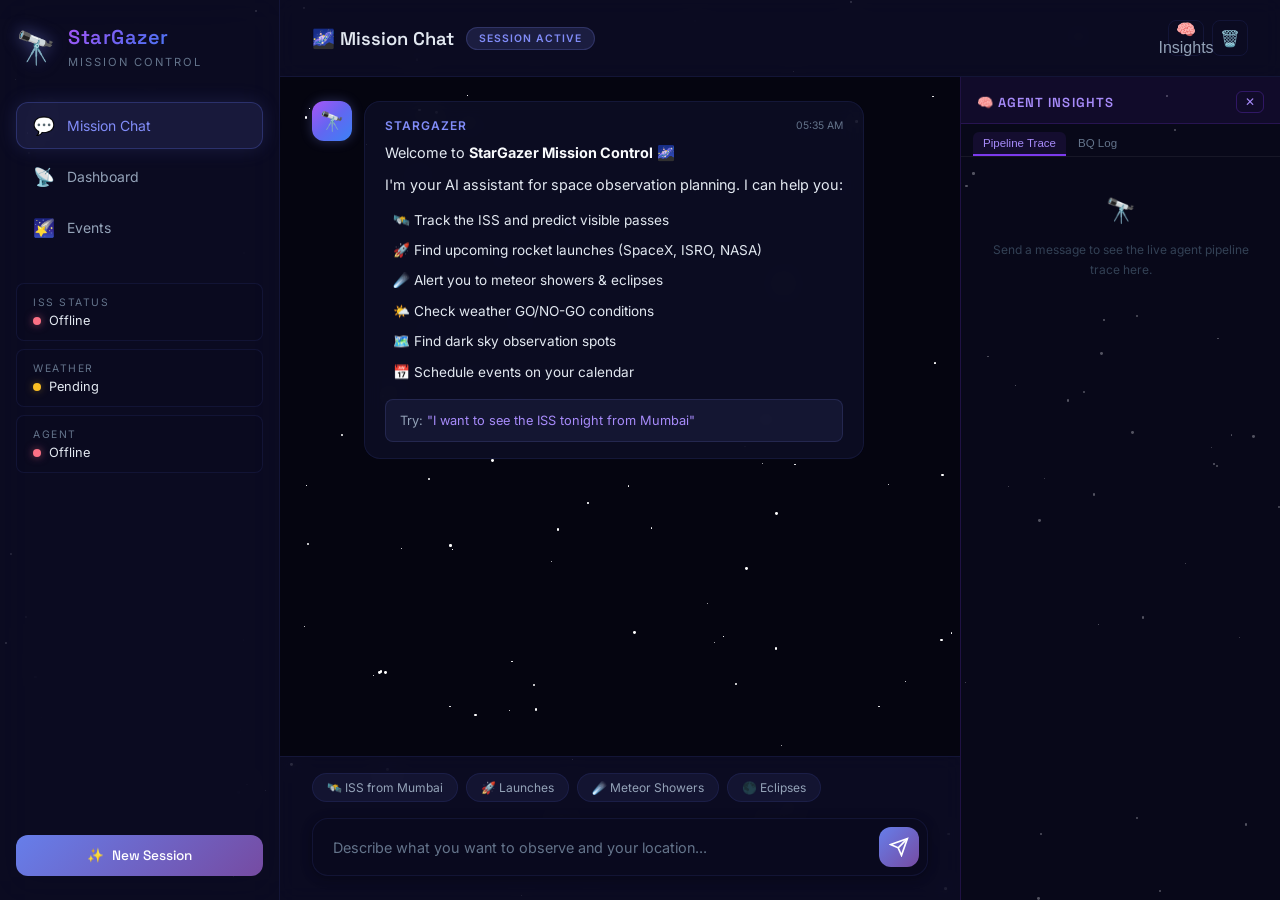
==== static/index.html @ 5155daae "ui fixes for right panel and update gemini model" ====
<!DOCTYPE html>
<html lang="en">
<head>
    <meta charset="UTF-8">
    <meta name="viewport" content="width=device-width, initial-scale=1.0">
    <title>StarGazer — Space Observation Assistant</title>
    <meta name="description" content="AI-powered space observation assistant. Track ISS, meteor showers, launches, and find the perfect dark sky spot.">
    <link rel="preconnect" href="https://fonts.googleapis.com">
    <link rel="preconnect" href="https://fonts.gstatic.com" crossorigin>
    <link href="https://fonts.googleapis.com/css2?family=Space+Grotesk:wght@300;400;500;600;700&family=Inter:wght@300;400;500;600&family=JetBrains+Mono:wght@400;500&display=swap" rel="stylesheet">
    <link rel="stylesheet" href="/static/styles.css">
    <link rel="icon" href="data:image/svg+xml,<svg xmlns='http://www.w3.org/2000/svg' viewBox='0 0 100 100'><text y='.9em' font-size='90'>🌌</text></svg>">
    <style>
        /* ── Agent Insights Panel ─────────────────────────────── */
        .chat-panel-inner {
            display: flex;
            height: 100%;
            gap: 0;
            overflow: hidden;
        }
        .chat-main {
            flex: 1;
            display: flex;
            flex-direction: column;
            min-width: 0;
            overflow: hidden;
        }
        .insights-panel {
            width: 320px;
            min-width: 280px;
            background: rgba(10, 10, 30, 0.7);
            border-left: 1px solid rgba(124, 58, 237, 0.2);
            display: flex;
            flex-direction: column;
            overflow: hidden;          /* REQUIRED: makes width:0 collapse work */
            transition: width 0.3s ease, min-width 0.3s ease;
            flex-shrink: 0;
        }
        .insights-panel.collapsed {
            width: 0 !important;
            min-width: 0 !important;
            border-left: none;
        }
        .insights-header {
            display: flex;
            align-items: center;
            justify-content: space-between;
            padding: 14px 16px 10px;
            border-bottom: 1px solid rgba(124, 58, 237, 0.2);
            background: rgba(124, 58, 237, 0.08);
            flex-shrink: 0;
        }
        .insights-header h3 {
            font-size: 0.82rem;
            font-weight: 600;
            letter-spacing: 0.08em;
            text-transform: uppercase;
            color: #a78bfa;
            margin: 0;
        }
        .insights-tabs {
            display: flex;
            gap: 2px;
            padding: 8px 12px 0;
            border-bottom: 1px solid rgba(255,255,255,0.06);
            flex-shrink: 0;
        }
        .insights-tab {
            padding: 5px 10px;
            font-size: 0.72rem;
            font-weight: 500;
            border: none;
            background: transparent;
            color: #64748b;
            cursor: pointer;
            border-radius: 6px 6px 0 0;
            border-bottom: 2px solid transparent;
            transition: all 0.2s;
        }
        .insights-tab.active {
            color: #a78bfa;
            border-bottom-color: #7c3aed;
            background: rgba(124, 58, 237, 0.1);
        }
        .insights-tab:hover:not(.active) {
            color: #94a3b8;
            background: rgba(255,255,255,0.04);
        }
        .insights-body {
            flex: 1;
            overflow-y: auto;
            padding: 10px 12px;
            font-family: 'JetBrains Mono', monospace;
            font-size: 0.74rem;
            line-height: 1.7;
        }
        .insights-body::-webkit-scrollbar { width: 4px; }
        .insights-body::-webkit-scrollbar-thumb { background: rgba(124,58,237,0.3); border-radius: 2px; }

        .insights-tab-content { display: none; }
        .insights-tab-content.active { display: block; }

        /* Trace entries */
        .trace-session {
            margin-bottom: 16px;
            border: 1px solid rgba(124,58,237,0.15);
            border-radius: 8px;
            overflow: hidden;
        }
        .trace-session-header {
            background: rgba(124,58,237,0.12);
            padding: 6px 10px;
            font-size: 0.68rem;
            color: #7c3aed;
            font-weight: 600;
            display: flex;
            justify-content: space-between;
        }
        .trace-entry {
            padding: 4px 10px;
            border-bottom: 1px solid rgba(255,255,255,0.04);
            word-break: break-word;
        }
        .trace-entry:last-child { border-bottom: none; }
        .trace-agent { color: #a78bfa; font-weight: 600; }
        .trace-tool { color: #60a5fa; }
        .trace-tool-ok { color: #34d399; }
        .trace-tool-err { color: #f87171; }
        .trace-think { color: #64748b; font-style: italic; }
        .trace-timestamp { color: #334155; font-size: 0.65rem; margin-right: 4px; }

        /* Insights empty state */
        .insights-empty {
            text-align: center;
            padding: 24px 12px;
            color: #334155;
            font-size: 0.75rem;
            font-family: 'Inter', sans-serif;
        }
        .insights-empty span { display: block; font-size: 1.5rem; margin-bottom: 8px; }

        /* BQ log tab */
        .bq-entry {
            background: rgba(255,255,255,0.03);
            border-radius: 6px;
            padding: 6px 8px;
            margin-bottom: 6px;
            border: 1px solid rgba(255,255,255,0.06);
        }
        .bq-entry-type { color: #fbbf24; font-weight: 600; font-size: 0.7rem; }
        .bq-entry-info { color: #94a3b8; font-size: 0.68rem; margin-top: 2px; }

        /* Toggle btn */
        .insights-toggle-btn {
            background: transparent;
            border: 1px solid rgba(124,58,237,0.3);
            color: #a78bfa;
            cursor: pointer;
            border-radius: 6px;
            padding: 3px 8px;
            font-size: 0.72rem;
            transition: all 0.2s;
        }
        .insights-toggle-btn:hover { background: rgba(124,58,237,0.15); }

        /* Responsive */
        @media (max-width: 900px) {
            .insights-panel { width: 260px; min-width: 220px; }
        }
        @media (max-width: 680px) {
            .insights-panel { display: none; }
        }
    </style>
</head>
<body>
    <!-- Stars Background -->
    <div class="stars-container" id="starsContainer"></div>
    <div class="shooting-star" id="shootingStar1"></div>
    <div class="shooting-star" id="shootingStar2"></div>

    <!-- Main Layout -->
    <div class="app-container">

        <!-- Sidebar -->
        <aside class="sidebar" id="sidebar">
            <div class="sidebar-header">
                <div class="logo">
                    <span class="logo-icon">🔭</span>
                    <div class="logo-text">
                        <h1>StarGazer</h1>
                        <span class="logo-subtitle">Mission Control</span>
                    </div>
                </div>
            </div>

            <nav class="sidebar-nav">
                <button class="nav-btn active" data-panel="chat" id="navChat">
                    <span class="nav-icon">💬</span>
                    <span>Mission Chat</span>
                </button>
                <button class="nav-btn" data-panel="dashboard" id="navDashboard">
                    <span class="nav-icon">📡</span>
                    <span>Dashboard</span>
                </button>
                <button class="nav-btn" data-panel="events" id="navEvents">
                    <span class="nav-icon">🌠</span>
                    <span>Events</span>
                </button>
            </nav>

            <div class="sidebar-status">
                <div class="status-card" id="issStatusCard">
                    <div class="status-label">ISS Status</div>
                    <div class="status-value" id="issStatus">
                        <span class="status-dot active"></span>
                        Tracking
                    </div>
                </div>
                <div class="status-card" id="weatherStatusCard">
                    <div class="status-label">Weather</div>
                    <div class="status-value" id="weatherStatus">
                        <span class="status-dot pending"></span>
                        Pending
                    </div>
                </div>
                <div class="status-card" id="agentStatusCard">
                    <div class="status-label">Agent</div>
                    <div class="status-value" id="agentStatus">
                        <span class="status-dot active"></span>
                        Online
                    </div>
                </div>
            </div>

            <div class="sidebar-footer">
                <button class="new-session-btn" id="newSessionBtn">
                    <span>✨</span> New Session
                </button>
            </div>
        </aside>

        <!-- Main Content -->
        <main class="main-content">

            <!-- Chat Panel (Default) -->
            <section class="panel active" id="chatPanel">
                <div class="panel-header">
                    <div class="panel-title">
                        <h2>🌌 Mission Chat</h2>
                        <span class="panel-badge" id="sessionBadge">Session Active</span>
                    </div>
                    <div class="panel-actions">
                        <button class="action-btn" id="toggleInsightsBtn" title="Toggle Agent Insights">🧠 Insights</button>
                        <button class="action-btn" id="clearChatBtn" title="Clear chat">🗑️</button>
                    </div>
                </div>

                <div class="chat-panel-inner">
                    <!-- Chat Area -->
                    <div class="chat-main">
                        <div class="chat-container" id="chatContainer">
                            <div class="chat-messages" id="chatMessages">
                                <!-- Welcome Message -->
                                <div class="message agent-message welcome-message">
                                    <div class="message-avatar">🔭</div>
                                    <div class="message-content">
                                        <div class="message-header">
                                            <span class="message-sender">StarGazer</span>
                                            <span class="message-time" id="welcomeTime"></span>
                                        </div>
                                        <div class="message-body">
                                            <p>Welcome to <strong>StarGazer Mission Control</strong> 🌌</p>
                                            <p>I'm your AI assistant for space observation planning. I can help you:</p>
                                            <ul>
                                                <li>🛰️ Track the ISS and predict visible passes</li>
                                                <li>🚀 Find upcoming rocket launches (SpaceX, ISRO, NASA)</li>
                                                <li>☄️ Alert you to meteor showers &amp; eclipses</li>
                                                <li>🌤️ Check weather GO/NO-GO conditions</li>
                                                <li>🗺️ Find dark sky observation spots</li>
                                                <li>📅 Schedule events on your calendar</li>
                                            </ul>
                                            <p class="hint-text">Try: <em>"I want to see the ISS tonight from Mumbai"</em></p>
                                        </div>
                                    </div>
                                </div>
                            </div>
                        </div>

                        <div class="chat-input-area">
                            <div class="quick-prompts" id="quickPrompts">
                                <button class="quick-btn" data-prompt="I want to see the ISS tonight from Mumbai">🛰️ ISS from Mumbai</button>
                                <button class="quick-btn" data-prompt="Show me upcoming rocket launches">🚀 Launches</button>
                                <button class="quick-btn" data-prompt="What meteor showers are coming up? I'm in Delhi.">☄️ Meteor Showers</button>
                                <button class="quick-btn" data-prompt="Show me upcoming eclipses">🌑 Eclipses</button>
                            </div>
                            <form class="chat-form" id="chatForm">
                                <div class="input-wrapper">
                                    <textarea
                                        id="chatInput"
                                        placeholder="Describe what you want to observe and your location..."
                                        rows="1"
                                        maxlength="500"
                                    ></textarea>
                                    <button type="submit" class="send-btn" id="sendBtn" title="Send message">
                                        <svg width="20" height="20" viewBox="0 0 24 24" fill="none" stroke="currentColor" stroke-width="2">
                                            <path d="M22 2L11 13"></path>
                                            <path d="M22 2L15 22L11 13L2 9L22 2Z"></path>
                                        </svg>
                                    </button>
                                </div>
                            </form>
                        </div>
                    </div>

                    <!-- ── Agent Insights Panel (Right Side) ── -->
                    <div class="insights-panel" id="insightsPanel">
                        <div class="insights-header">
                            <h3>🧠 Agent Insights</h3>
                            <button class="insights-toggle-btn" id="collapseInsightsBtn" title="Collapse">✕</button>
                        </div>
                        <div class="insights-tabs">
                            <button class="insights-tab active" data-tab="trace">Pipeline Trace</button>
                            <button class="insights-tab" data-tab="bqlog">BQ Log</button>
                        </div>
                        <div class="insights-body">
                            <!-- Pipeline Trace tab -->
                            <div class="insights-tab-content active" id="traceTab">
                                <div class="insights-empty" id="traceEmpty">
                                    <span>🔭</span>
                                    Send a message to see the live agent pipeline trace here.
                                </div>
                                <div id="traceContent"></div>
                            </div>
                            <!-- BQ Log tab -->
                            <div class="insights-tab-content" id="bqlogTab">
                                <div class="insights-empty" id="bqEmpty">
                                    <span>🗄️</span>
                                    Pipeline events logged to BigQuery will appear here.
                                </div>
                                <div id="bqContent"></div>
                            </div>
                        </div>
                    </div>
                </div>
            </section>

            <!-- Dashboard Panel -->
            <section class="panel" id="dashboardPanel">
                <div class="panel-header">
                    <div class="panel-title">
                        <h2>📡 Live Dashboard</h2>
                        <span class="panel-badge live">LIVE</span>
                    </div>
                </div>

                <div class="dashboard-grid">
                    <div class="dash-card iss-card" id="issCard">
                        <div class="dash-card-header">
                            <h3>🛰️ ISS Position</h3>
                            <button class="refresh-btn" id="refreshIss" title="Refresh">↻</button>
                        </div>
                        <div class="dash-card-body">
                            <div class="iss-coords">
                                <div class="coord">
                                    <span class="coord-label">LAT</span>
                                    <span class="coord-value" id="issLat">—</span>
                                </div>
                                <div class="coord">
                                    <span class="coord-label">LON</span>
                                    <span class="coord-value" id="issLon">—</span>
                                </div>
                                <div class="coord">
                                    <span class="coord-label">ALT</span>
                                    <span class="coord-value" id="issAlt">—</span>
                                </div>
                                <div class="coord">
                                    <span class="coord-label">VEL</span>
                                    <span class="coord-value" id="issVel">—</span>
                                </div>
                            </div>
                            <div class="iss-visibility" id="issVisibility">
                                <span class="vis-dot"></span>
                                <span>Loading...</span>
                            </div>
                        </div>
                    </div>

                    <div class="dash-card launches-card">
                        <div class="dash-card-header">
                            <h3>🚀 Next Launch</h3>
                        </div>
                        <div class="dash-card-body" id="nextLaunchInfo">
                            <p class="placeholder-text">Ask about launches in the chat to load data</p>
                        </div>
                    </div>

                    <div class="dash-card weather-card">
                        <div class="dash-card-header">
                            <h3>🌤️ Weather Status</h3>
                        </div>
                        <div class="dash-card-body" id="weatherInfo">
                            <p class="placeholder-text">Check weather via chat to see conditions</p>
                        </div>
                    </div>

                    <div class="dash-card mission-card">
                        <div class="dash-card-header">
                            <h3>📋 Mission Brief</h3>
                        </div>
                        <div class="dash-card-body" id="missionInfo">
                            <p class="placeholder-text">Your personalized mission brief will appear here after planning</p>
                        </div>
                    </div>
                </div>
            </section>

            <!-- Events Panel -->
            <section class="panel" id="eventsPanel">
                <div class="panel-header">
                    <div class="panel-title">
                        <h2>🌠 Upcoming Events</h2>
                    </div>
                </div>
                <div class="events-grid" id="eventsGrid">
                    <div class="event-card meteor">
                        <div class="event-icon">☄️</div>
                        <div class="event-details">
                            <h4>Perseid Meteor Shower</h4>
                            <p class="event-date">Aug 12, 2025</p>
                            <p class="event-desc">Up to 100 meteors/hour. Best viewed after midnight.</p>
                        </div>
                        <span class="event-type-badge">Meteor Shower</span>
                    </div>
                    <div class="event-card eclipse">
                        <div class="event-icon">🌑</div>
                        <div class="event-details">
                            <h4>Total Lunar Eclipse</h4>
                            <p class="event-date">Sep 7, 2025</p>
                            <p class="event-desc">Visible from Europe, Africa, Asia. Blood Moon!</p>
                        </div>
                        <span class="event-type-badge">Eclipse</span>
                    </div>
                    <div class="event-card meteor">
                        <div class="event-icon">☄️</div>
                        <div class="event-details">
                            <h4>Geminid Meteor Shower</h4>
                            <p class="event-date">Dec 13, 2025</p>
                            <p class="event-desc">Best annual shower — up to 120 meteors/hour.</p>
                        </div>
                        <span class="event-type-badge">Meteor Shower</span>
                    </div>
                    <div class="event-card eclipse">
                        <div class="event-icon">🌑</div>
                        <div class="event-details">
                            <h4>Total Lunar Eclipse</h4>
                            <p class="event-date">Mar 3, 2026</p>
                            <p class="event-desc">Visible from Americas, Europe, Africa. Blood Moon.</p>
                        </div>
                        <span class="event-type-badge">Eclipse</span>
                    </div>
                    <div class="event-card moon">
                        <div class="event-icon">🌕</div>
                        <div class="event-details">
                            <h4>Full Moon — Harvest Moon</h4>
                            <p class="event-date">Sep 7, 2025</p>
                            <p class="event-desc">September Full Moon — great for photography.</p>
                        </div>
                        <span class="event-type-badge">Full Moon</span>
                    </div>
                    <div class="event-card meteor">
                        <div class="event-icon">☄️</div>
                        <div class="event-details">
                            <h4>Quadrantid Meteor Shower</h4>
                            <p class="event-date">Jan 3, 2026</p>
                            <p class="event-desc">Up to 120 meteors/hour. Brief 6-hour peak window.</p>
                        </div>
                        <span class="event-type-badge">Meteor Shower</span>
                    </div>
                </div>
            </section>

        </main>
    </div>

    <!-- Mobile Menu Toggle -->
    <button class="mobile-menu-btn" id="mobileMenuBtn">☰</button>

    <script src="/static/app.js"></script>
</body>
</html>
---- static/styles.css ----
/* ═══════════════════════════════════════════════
   StarGazer — Space Theme Design System
   Deep space dark theme with cosmic gradients
   ═══════════════════════════════════════════════ */

/* ─── CSS Variables ─────────────────────────── */
:root {
    /* Colors — Deep Space Palette */
    --bg-void: #050510;
    --bg-primary: #0a0a1a;
    --bg-secondary: #0f1025;
    --bg-card: rgba(15, 16, 42, 0.7);
    --bg-card-hover: rgba(20, 22, 55, 0.85);
    --bg-glass: rgba(15, 16, 45, 0.6);
    --bg-input: rgba(10, 10, 30, 0.8);

    --border-subtle: rgba(100, 120, 255, 0.1);
    --border-glow: rgba(100, 120, 255, 0.25);
    --border-active: rgba(130, 160, 255, 0.4);

    /* Accent Gradients */
    --gradient-cosmic: linear-gradient(135deg, #667eea 0%, #764ba2 100%);
    --gradient-aurora: linear-gradient(135deg, #43e97b 0%, #38f9d7 50%, #667eea 100%);
    --gradient-nebula: linear-gradient(135deg, #a855f7 0%, #6366f1 50%, #3b82f6 100%);
    --gradient-sunset: linear-gradient(135deg, #f97316 0%, #ec4899 50%, #8b5cf6 100%);

    /* Accent Colors */
    --accent-primary: #818cf8;
    --accent-secondary: #a78bfa;
    --accent-cyan: #22d3ee;
    --accent-green: #34d399;
    --accent-amber: #fbbf24;
    --accent-rose: #fb7185;

    /* GO/NO-GO */
    --go: #34d399;
    --go-bg: rgba(52, 211, 153, 0.15);
    --marginal: #fbbf24;
    --marginal-bg: rgba(251, 191, 36, 0.15);
    --nogo: #fb7185;
    --nogo-bg: rgba(251, 113, 133, 0.15);

    /* Text */
    --text-primary: #e2e8f0;
    --text-secondary: #94a3b8;
    --text-muted: #64748b;
    --text-bright: #f8fafc;

    /* Typography */
    --font-display: 'Space Grotesk', sans-serif;
    --font-body: 'Inter', sans-serif;

    /* Spacing */
    --sidebar-width: 280px;
    --radius-sm: 8px;
    --radius-md: 12px;
    --radius-lg: 16px;
    --radius-xl: 20px;

    /* Shadows */
    --shadow-card: 0 4px 24px rgba(0, 0, 0, 0.4), 0 0 60px rgba(100, 120, 255, 0.03);
    --shadow-glow: 0 0 20px rgba(129, 140, 248, 0.15);
    --shadow-input: 0 2px 12px rgba(0, 0, 0, 0.3);

    /* Transitions */
    --transition-fast: 0.15s ease;
    --transition-smooth: 0.3s cubic-bezier(0.4, 0, 0.2, 1);
    --transition-spring: 0.4s cubic-bezier(0.34, 1.56, 0.64, 1);
}


/* ─── Reset & Base ──────────────────────────── */
*, *::before, *::after {
    margin: 0;
    padding: 0;
    box-sizing: border-box;
}

html {
    font-size: 16px;
    scroll-behavior: smooth;
}

body {
    font-family: var(--font-body);
    background: var(--bg-void);
    color: var(--text-primary);
    min-height: 100vh;
    overflow: hidden;
    -webkit-font-smoothing: antialiased;
    -moz-osx-font-smoothing: grayscale;
}

h1, h2, h3, h4, h5, h6 {
    font-family: var(--font-display);
    font-weight: 600;
}

a { color: var(--accent-primary); text-decoration: none; }
a:hover { color: var(--accent-secondary); }
ul { list-style: none; }

/* Scrollbar */
::-webkit-scrollbar { width: 6px; }
::-webkit-scrollbar-track { background: transparent; }
::-webkit-scrollbar-thumb {
    background: rgba(100, 120, 255, 0.2);
    border-radius: 3px;
}
::-webkit-scrollbar-thumb:hover { background: rgba(100, 120, 255, 0.4); }


/* ─── Stars Background ─────────────────────── */
.stars-container {
    position: fixed;
    inset: 0;
    z-index: 0;
    pointer-events: none;
    overflow: hidden;
}

.star {
    position: absolute;
    border-radius: 50%;
    background: #fff;
    animation: twinkle var(--duration) ease-in-out infinite;
    animation-delay: var(--delay);
}

@keyframes twinkle {
    0%, 100% { opacity: var(--min-opacity); transform: scale(1); }
    50% { opacity: 1; transform: scale(1.3); }
}

.shooting-star {
    position: fixed;
    width: 2px;
    height: 2px;
    background: #fff;
    border-radius: 50%;
    opacity: 0;
    z-index: 1;
    pointer-events: none;
}

.shooting-star::after {
    content: '';
    position: absolute;
    top: 0;
    right: 0;
    width: 80px;
    height: 1px;
    background: linear-gradient(to left, rgba(255,255,255,0.8), transparent);
    transform-origin: right center;
}

@keyframes shoot {
    0% { opacity: 0; transform: translate(0, 0) rotate(-45deg); }
    5% { opacity: 1; }
    70% { opacity: 1; }
    100% { opacity: 0; transform: translate(-400px, 400px) rotate(-45deg); }
}

.shooting-star:nth-child(2) { animation: shoot 3s ease-in-out 4s infinite; top: 5%; left: 70%; }
.shooting-star:nth-child(3) { animation: shoot 2.5s ease-in-out 8s infinite; top: 15%; left: 40%; }


/* ─── App Container ─────────────────────────── */
.app-container {
    display: flex;
    height: 100vh;
    position: relative;
    z-index: 2;
}


/* ─── Sidebar ───────────────────────────────── */
.sidebar {
    width: var(--sidebar-width);
    height: 100vh;
    background: var(--bg-glass);
    backdrop-filter: blur(20px);
    -webkit-backdrop-filter: blur(20px);
    border-right: 1px solid var(--border-subtle);
    display: flex;
    flex-direction: column;
    padding: 24px 16px;
    transition: transform var(--transition-smooth);
    z-index: 10;
}

.sidebar-header {
    margin-bottom: 32px;
}

.logo {
    display: flex;
    align-items: center;
    gap: 12px;
}

.logo-icon {
    font-size: 32px;
    filter: drop-shadow(0 0 8px rgba(129, 140, 248, 0.5));
}

.logo-text h1 {
    font-size: 1.25rem;
    background: var(--gradient-nebula);
    -webkit-background-clip: text;
    -webkit-text-fill-color: transparent;
    background-clip: text;
    letter-spacing: 0.5px;
}

.logo-subtitle {
    font-size: 0.7rem;
    color: var(--text-muted);
    text-transform: uppercase;
    letter-spacing: 2px;
}

/* Navigation */
.sidebar-nav {
    display: flex;
    flex-direction: column;
    gap: 4px;
    margin-bottom: 32px;
}

.nav-btn {
    display: flex;
    align-items: center;
    gap: 12px;
    padding: 12px 16px;
    background: transparent;
    border: 1px solid transparent;
    border-radius: var(--radius-md);
    color: var(--text-secondary);
    font-family: var(--font-body);
    font-size: 0.875rem;
    cursor: pointer;
    transition: all var(--transition-smooth);
}

.nav-btn:hover {
    background: rgba(129, 140, 248, 0.08);
    color: var(--text-primary);
    border-color: var(--border-subtle);
}

.nav-btn.active {
    background: rgba(129, 140, 248, 0.12);
    color: var(--accent-primary);
    border-color: var(--border-glow);
    box-shadow: var(--shadow-glow);
}

.nav-icon { font-size: 1.1rem; }

/* Status Cards */
.sidebar-status {
    display: flex;
    flex-direction: column;
    gap: 8px;
    flex: 1;
}

.status-card {
    padding: 12px 16px;
    background: rgba(10, 10, 30, 0.5);
    border: 1px solid var(--border-subtle);
    border-radius: var(--radius-sm);
}

.status-label {
    font-size: 0.65rem;
    text-transform: uppercase;
    letter-spacing: 1.5px;
    color: var(--text-muted);
    margin-bottom: 4px;
}

.status-value {
    font-size: 0.8rem;
    color: var(--text-primary);
    display: flex;
    align-items: center;
    gap: 8px;
}

.status-dot {
    width: 8px;
    height: 8px;
    border-radius: 50%;
    display: inline-block;
}

.status-dot.active {
    background: var(--go);
    box-shadow: 0 0 8px rgba(52, 211, 153, 0.6);
    animation: pulse-dot 2s ease-in-out infinite;
}

.status-dot.pending {
    background: var(--marginal);
    box-shadow: 0 0 8px rgba(251, 191, 36, 0.4);
}

.status-dot.error {
    background: var(--nogo);
    box-shadow: 0 0 8px rgba(251, 113, 133, 0.6);
}

@keyframes pulse-dot {
    0%, 100% { opacity: 1; }
    50% { opacity: 0.5; }
}

/* Sidebar Footer */
.sidebar-footer {
    margin-top: auto;
    padding-top: 16px;
}

.new-session-btn {
    width: 100%;
    padding: 12px;
    background: var(--gradient-cosmic);
    border: none;
    border-radius: var(--radius-md);
    color: #fff;
    font-family: var(--font-display);
    font-size: 0.85rem;
    font-weight: 500;
    cursor: pointer;
    transition: all var(--transition-smooth);
    display: flex;
    align-items: center;
    justify-content: center;
    gap: 8px;
}

.new-session-btn:hover {
    transform: translateY(-1px);
    box-shadow: 0 4px 20px rgba(102, 126, 234, 0.4);
}

.new-session-btn:active { transform: translateY(0); }


/* ─── Main Content ──────────────────────────── */
.main-content {
    flex: 1;
    height: 100vh;
    overflow: hidden;
    position: relative;
}

.panel {
    display: none;
    height: 100%;
    flex-direction: column;
}

.panel.active {
    display: flex;
}


/* ─── Panel Header ──────────────────────────── */
.panel-header {
    display: flex;
    align-items: center;
    justify-content: space-between;
    padding: 20px 32px;
    border-bottom: 1px solid var(--border-subtle);
    background: var(--bg-glass);
    backdrop-filter: blur(10px);
}

.panel-title {
    display: flex;
    align-items: center;
    gap: 12px;
}

.panel-title h2 {
    font-size: 1.15rem;
    font-weight: 600;
}

.panel-badge {
    padding: 4px 12px;
    border-radius: 20px;
    font-size: 0.65rem;
    text-transform: uppercase;
    letter-spacing: 1px;
    font-weight: 600;
    background: rgba(129, 140, 248, 0.15);
    color: var(--accent-primary);
    border: 1px solid rgba(129, 140, 248, 0.2);
}

.panel-badge.live {
    background: var(--go-bg);
    color: var(--go);
    border-color: rgba(52, 211, 153, 0.3);
    animation: pulse-badge 2s ease-in-out infinite;
}

@keyframes pulse-badge {
    0%, 100% { opacity: 1; }
    50% { opacity: 0.7; }
}

.panel-actions { display: flex; gap: 8px; }

.action-btn {
    width: 36px;
    height: 36px;
    border: 1px solid var(--border-subtle);
    border-radius: var(--radius-sm);
    background: transparent;
    color: var(--text-secondary);
    font-size: 1rem;
    cursor: pointer;
    transition: all var(--transition-fast);
    display: flex;
    align-items: center;
    justify-content: center;
}

.action-btn:hover {
    background: rgba(129, 140, 248, 0.1);
    border-color: var(--border-glow);
}


/* ─── Chat Container ────────────────────────── */
.chat-container {
    flex: 1;
    overflow-y: auto;
    padding: 24px 32px;
}

.chat-messages {
    display: flex;
    flex-direction: column;
    gap: 20px;
    max-width: 800px;
    margin: 0 auto;
}

/* Messages */
.message {
    display: flex;
    gap: 12px;
    animation: messageIn 0.4s cubic-bezier(0.34, 1.56, 0.64, 1);
}

@keyframes messageIn {
    from { opacity: 0; transform: translateY(12px); }
    to { opacity: 1; transform: translateY(0); }
}

.message-avatar {
    width: 40px;
    height: 40px;
    border-radius: var(--radius-md);
    display: flex;
    align-items: center;
    justify-content: center;
    font-size: 1.2rem;
    flex-shrink: 0;
}

.agent-message .message-avatar {
    background: var(--gradient-nebula);
    box-shadow: 0 0 12px rgba(129, 140, 248, 0.3);
}

.user-message {
    flex-direction: row-reverse;
}

.user-message .message-avatar {
    background: var(--gradient-cosmic);
}

.message-content {
    max-width: 85%;
    background: var(--bg-card);
    border: 1px solid var(--border-subtle);
    border-radius: var(--radius-lg);
    padding: 16px 20px;
    backdrop-filter: blur(10px);
}

.user-message .message-content {
    background: rgba(102, 126, 234, 0.12);
    border-color: rgba(102, 126, 234, 0.2);
}

.message-header {
    display: flex;
    align-items: center;
    justify-content: space-between;
    margin-bottom: 8px;
}

.message-sender {
    font-size: 0.75rem;
    font-weight: 600;
    color: var(--accent-primary);
    text-transform: uppercase;
    letter-spacing: 1px;
}

.user-message .message-sender { color: var(--accent-cyan); }

.message-time {
    font-size: 0.65rem;
    color: var(--text-muted);
}

.message-body {
    font-size: 0.9rem;
    line-height: 1.65;
    color: var(--text-primary);
}

.message-body p { margin-bottom: 8px; }
.message-body p:last-child { margin-bottom: 0; }

.message-body ul {
    padding-left: 8px;
    margin: 8px 0;
}

.message-body li {
    padding: 4px 0;
    font-size: 0.85rem;
}

.message-body strong { color: var(--text-bright); }
.message-body em { color: var(--accent-secondary); font-style: normal; }

.hint-text {
    margin-top: 12px;
    padding: 10px 14px;
    background: rgba(129, 140, 248, 0.08);
    border: 1px solid rgba(129, 140, 248, 0.15);
    border-radius: var(--radius-sm);
    font-size: 0.8rem;
    color: var(--text-secondary);
}

/* Typing Indicator */
.typing-indicator {
    display: flex;
    gap: 4px;
    padding: 8px 4px;
}

.typing-dot {
    width: 8px;
    height: 8px;
    background: var(--accent-primary);
    border-radius: 50%;
    animation: typingBounce 1.4s ease-in-out infinite;
}

.typing-dot:nth-child(2) { animation-delay: 0.2s; }
.typing-dot:nth-child(3) { animation-delay: 0.4s; }

@keyframes typingBounce {
    0%, 60%, 100% { transform: translateY(0); opacity: 0.4; }
    30% { transform: translateY(-8px); opacity: 1; }
}


/* ─── Chat Input ────────────────────────────── */
.chat-input-area {
    padding: 16px 32px 24px;
    border-top: 1px solid var(--border-subtle);
    background: var(--bg-glass);
    backdrop-filter: blur(10px);
}

.quick-prompts {
    display: flex;
    gap: 8px;
    margin-bottom: 12px;
    overflow-x: auto;
    padding-bottom: 4px;
}

.quick-btn {
    padding: 6px 14px;
    background: rgba(129, 140, 248, 0.08);
    border: 1px solid var(--border-subtle);
    border-radius: 20px;
    color: var(--text-secondary);
    font-family: var(--font-body);
    font-size: 0.75rem;
    cursor: pointer;
    white-space: nowrap;
    transition: all var(--transition-fast);
}

.quick-btn:hover {
    background: rgba(129, 140, 248, 0.15);
    border-color: var(--border-glow);
    color: var(--text-primary);
    transform: translateY(-1px);
}

.chat-form { width: 100%; max-width: 800px; margin: 0 auto; }

.input-wrapper {
    display: flex;
    align-items: flex-end;
    gap: 12px;
    background: var(--bg-input);
    border: 1px solid var(--border-subtle);
    border-radius: var(--radius-lg);
    padding: 8px 8px 8px 20px;
    transition: all var(--transition-smooth);
    box-shadow: var(--shadow-input);
}

.input-wrapper:focus-within {
    border-color: var(--border-active);
    box-shadow: var(--shadow-input), var(--shadow-glow);
}

.chat-form textarea {
    flex: 1;
    background: transparent;
    border: none;
    outline: none;
    color: var(--text-primary);
    font-family: var(--font-body);
    font-size: 0.9rem;
    line-height: 1.5;
    resize: none;
    max-height: 120px;
    padding: 8px 0;
}

.chat-form textarea::placeholder { color: var(--text-muted); }

.send-btn {
    width: 40px;
    height: 40px;
    border-radius: var(--radius-md);
    background: var(--gradient-cosmic);
    border: none;
    color: #fff;
    cursor: pointer;
    display: flex;
    align-items: center;
    justify-content: center;
    transition: all var(--transition-smooth);
    flex-shrink: 0;
}

.send-btn:hover {
    transform: scale(1.05);
    box-shadow: 0 0 16px rgba(102, 126, 234, 0.5);
}

.send-btn:active { transform: scale(0.95); }


/* ─── Dashboard Grid ────────────────────────── */
.dashboard-grid {
    display: grid;
    grid-template-columns: repeat(2, 1fr);
    gap: 20px;
    padding: 24px 32px;
    overflow-y: auto;
}

.dash-card {
    background: var(--bg-card);
    border: 1px solid var(--border-subtle);
    border-radius: var(--radius-lg);
    padding: 24px;
    transition: all var(--transition-smooth);
    backdrop-filter: blur(10px);
}

.dash-card:hover {
    border-color: var(--border-glow);
    transform: translateY(-2px);
    box-shadow: var(--shadow-card);
}

.dash-card-header {
    display: flex;
    align-items: center;
    justify-content: space-between;
    margin-bottom: 16px;
}

.dash-card-header h3 {
    font-size: 0.95rem;
    font-weight: 600;
}

.refresh-btn {
    width: 28px;
    height: 28px;
    border: 1px solid var(--border-subtle);
    border-radius: var(--radius-sm);
    background: transparent;
    color: var(--text-muted);
    cursor: pointer;
    font-size: 1rem;
    transition: all var(--transition-fast);
}

.refresh-btn:hover {
    color: var(--accent-primary);
    border-color: var(--border-glow);
    transform: rotate(90deg);
}

.dash-card-body { font-size: 0.85rem; }

/* ISS Coords */
.iss-coords {
    display: grid;
    grid-template-columns: repeat(2, 1fr);
    gap: 12px;
    margin-bottom: 16px;
}

.coord {
    text-align: center;
    padding: 12px;
    background: rgba(10, 10, 30, 0.5);
    border-radius: var(--radius-sm);
    border: 1px solid var(--border-subtle);
}

.coord-label {
    display: block;
    font-size: 0.6rem;
    text-transform: uppercase;
    letter-spacing: 2px;
    color: var(--text-muted);
    margin-bottom: 4px;
}

.coord-value {
    font-family: var(--font-display);
    font-size: 1.1rem;
    font-weight: 600;
    color: var(--accent-cyan);
}

.iss-visibility {
    display: flex;
    align-items: center;
    gap: 8px;
    padding: 8px 12px;
    background: rgba(52, 211, 153, 0.08);
    border-radius: var(--radius-sm);
    font-size: 0.8rem;
    color: var(--text-secondary);
}

.vis-dot {
    width: 8px;
    height: 8px;
    border-radius: 50%;
    background: var(--go);
    box-shadow: 0 0 6px rgba(52, 211, 153, 0.5);
}

.placeholder-text {
    color: var(--text-muted);
    font-size: 0.8rem;
    font-style: italic;
    text-align: center;
    padding: 20px;
}

/* ISS Card glow */
.iss-card { border-color: rgba(34, 211, 238, 0.15); }
.iss-card:hover { border-color: rgba(34, 211, 238, 0.3); box-shadow: 0 0 30px rgba(34, 211, 238, 0.05); }


/* ─── Events Grid ───────────────────────────── */
.events-grid {
    display: grid;
    grid-template-columns: repeat(auto-fill, minmax(340px, 1fr));
    gap: 16px;
    padding: 24px 32px;
    overflow-y: auto;
}

.event-card {
    display: flex;
    align-items: flex-start;
    gap: 16px;
    padding: 20px;
    background: var(--bg-card);
    border: 1px solid var(--border-subtle);
    border-radius: var(--radius-lg);
    transition: all var(--transition-smooth);
    position: relative;
    overflow: hidden;
}

.event-card::before {
    content: '';
    position: absolute;
    top: 0;
    left: 0;
    width: 3px;
    height: 100%;
    border-radius: 3px;
}

.event-card.meteor::before { background: var(--gradient-sunset); }
.event-card.eclipse::before { background: var(--gradient-nebula); }
.event-card.moon::before { background: var(--gradient-aurora); }

.event-card:hover {
    border-color: var(--border-glow);
    transform: translateY(-2px);
    box-shadow: var(--shadow-card);
}

.event-icon {
    font-size: 2rem;
    flex-shrink: 0;
}

.event-details h4 {
    font-size: 0.95rem;
    margin-bottom: 4px;
    color: var(--text-bright);
}

.event-date {
    font-size: 0.75rem;
    color: var(--accent-primary);
    font-weight: 500;
    margin-bottom: 8px;
}

.event-desc {
    font-size: 0.8rem;
    color: var(--text-secondary);
    line-height: 1.5;
}

.event-type-badge {
    position: absolute;
    top: 12px;
    right: 12px;
    padding: 3px 10px;
    font-size: 0.6rem;
    text-transform: uppercase;
    letter-spacing: 1px;
    border-radius: 12px;
    font-weight: 600;
}

.meteor .event-type-badge {
    background: rgba(249, 115, 22, 0.15);
    color: #fb923c;
}

.eclipse .event-type-badge {
    background: rgba(139, 92, 246, 0.15);
    color: #a78bfa;
}

.moon .event-type-badge {
    background: rgba(52, 211, 153, 0.15);
    color: var(--go);
}


/* ─── Mobile Menu ───────────────────────────── */
.mobile-menu-btn {
    display: none;
    position: fixed;
    top: 16px;
    left: 16px;
    z-index: 20;
    width: 40px;
    height: 40px;
    border-radius: var(--radius-sm);
    background: var(--bg-glass);
    backdrop-filter: blur(10px);
    border: 1px solid var(--border-subtle);
    color: var(--text-primary);
    font-size: 1.2rem;
    cursor: pointer;
}


/* ─── Responsive ────────────────────────────── */
@media (max-width: 1024px) {
    .dashboard-grid { grid-template-columns: 1fr; }
}

@media (max-width: 768px) {
    .mobile-menu-btn { display: flex; align-items: center; justify-content: center; }

    .sidebar {
        position: fixed;
        left: 0;
        top: 0;
        transform: translateX(-100%);
        z-index: 15;
        box-shadow: 4px 0 24px rgba(0,0,0,0.5);
    }

    .sidebar.open { transform: translateX(0); }

    .panel-header { padding: 16px 20px; padding-left: 60px; }
    .chat-container { padding: 16px 20px; }
    .chat-input-area { padding: 12px 20px 20px; }
    .dashboard-grid { padding: 16px 20px; }
    .events-grid { padding: 16px 20px; grid-template-columns: 1fr; }

    .quick-prompts { flex-wrap: nowrap; }
    .message-content { max-width: 90%; }
}


/* ─── Loading Shimmer ───────────────────────── */
@keyframes shimmer {
    0% { background-position: -200px 0; }
    100% { background-position: 200px 0; }
}

.loading-shimmer {
    background: linear-gradient(
        90deg,
        var(--bg-card) 0%,
        rgba(129, 140, 248, 0.05) 50%,
        var(--bg-card) 100%
    );
    background-size: 400px 100%;
    animation: shimmer 1.5s ease-in-out infinite;
}


/* ─── Message Markdown Support ──────────────── */
.message-body code {
    background: rgba(129, 140, 248, 0.1);
    padding: 2px 6px;
    border-radius: 4px;
    font-size: 0.85em;
    color: var(--accent-cyan);
}

.message-body pre {
    background: rgba(10, 10, 30, 0.8);
    border: 1px solid var(--border-subtle);
    border-radius: var(--radius-sm);
    padding: 12px 16px;
    margin: 8px 0;
    overflow-x: auto;
    font-size: 0.8rem;
}

.message-body pre code {
    background: transparent;
    padding: 0;
}

/* GO/NO-GO Status in messages */
.go-status {
    display: inline-flex;
    align-items: center;
    gap: 6px;
    padding: 4px 12px;
    border-radius: 12px;
    font-size: 0.75rem;
    font-weight: 700;
    letter-spacing: 1px;
}

.go-status.go { background: var(--go-bg); color: var(--go); }
.go-status.marginal { background: var(--marginal-bg); color: var(--marginal); }
.go-status.nogo { background: var(--nogo-bg); color: var(--nogo); }
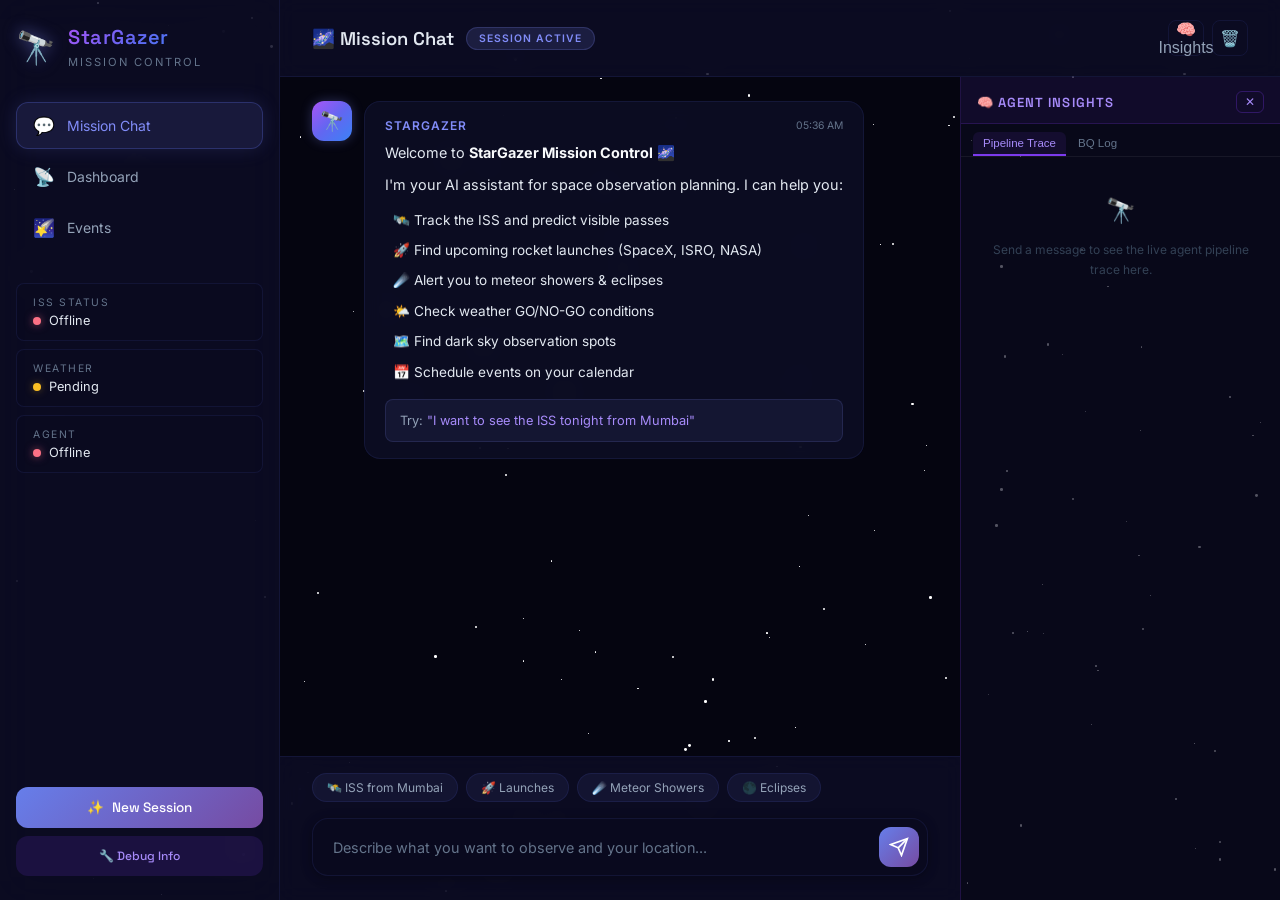
==== commit d08c8c20: "update BigQuery logs , debug info tabs and bug fixes" ====
--- a/static/index.html
+++ b/static/index.html
@@ -88,7 +88,9 @@
         }
         .insights-body {
             flex: 1;
+            min-height: 0;             /* CRITICAL: lets flex child shrink to enable scroll */
             overflow-y: auto;
+            overflow-x: hidden;
             padding: 10px 12px;
             font-family: 'JetBrains Mono', monospace;
             font-size: 0.74rem;
@@ -236,6 +238,9 @@
                 <button class="new-session-btn" id="newSessionBtn">
                     <span>✨</span> New Session
                 </button>
+                <a href="/api/debug" target="_blank" class="new-session-btn" style="text-decoration:none;text-align:center;display:block;margin-top:8px;background:rgba(124,58,237,0.15);color:#a78bfa;font-size:0.75rem;">
+                    🔧 Debug Info
+                </a>
             </div>
         </aside>
 
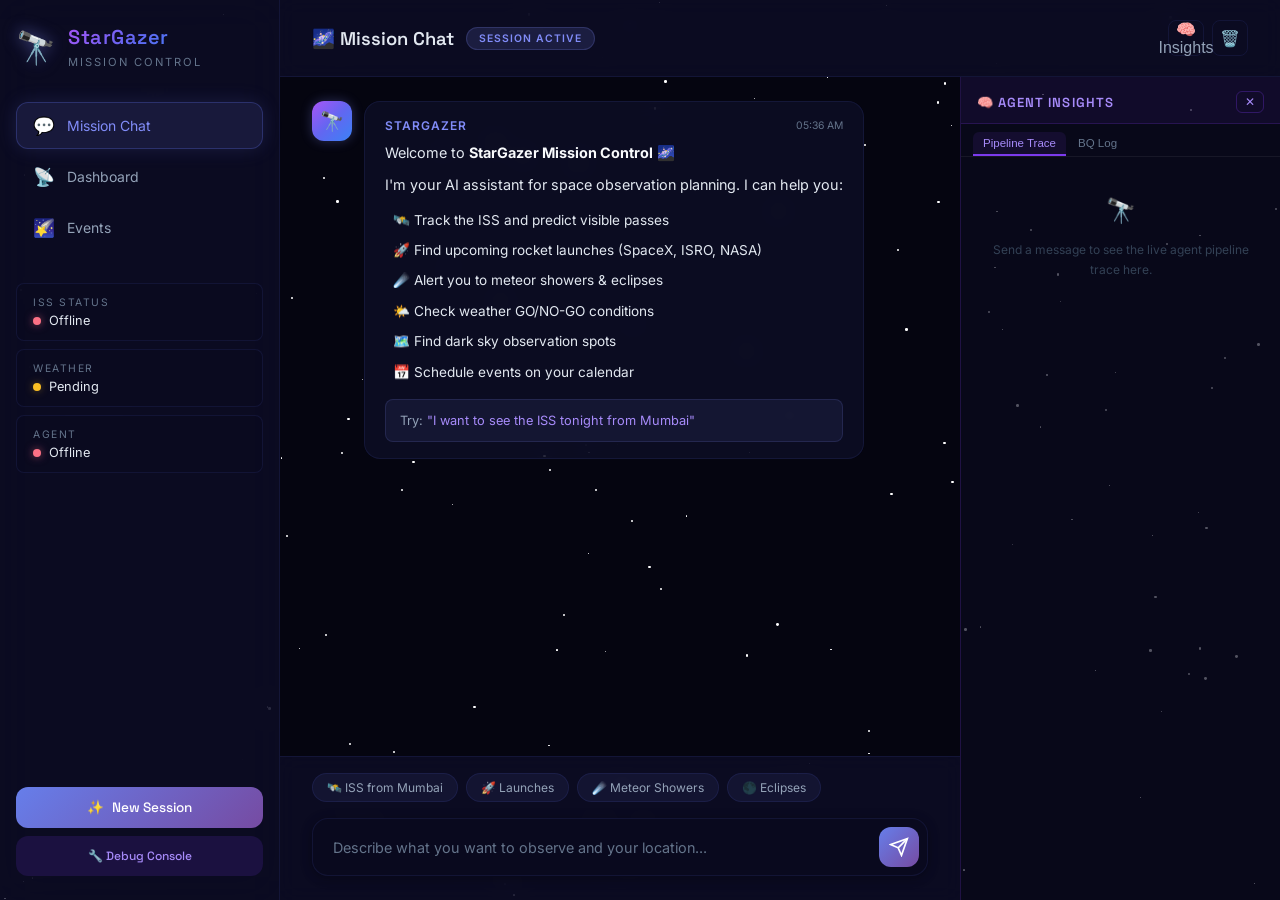
==== commit c123f630: "update debug page , prevent infinite loop of agents" ====
--- a/static/index.html
+++ b/static/index.html
@@ -238,8 +238,8 @@
                 <button class="new-session-btn" id="newSessionBtn">
                     <span>✨</span> New Session
                 </button>
-                <a href="/api/debug" target="_blank" class="new-session-btn" style="text-decoration:none;text-align:center;display:block;margin-top:8px;background:rgba(124,58,237,0.15);color:#a78bfa;font-size:0.75rem;">
-                    🔧 Debug Info
+                <a href="/debug" target="_blank" class="new-session-btn" style="text-decoration:none;text-align:center;display:block;margin-top:8px;background:rgba(124,58,237,0.15);color:#a78bfa;font-size:0.75rem;">
+                    🔧 Debug Console
                 </a>
             </div>
         </aside>
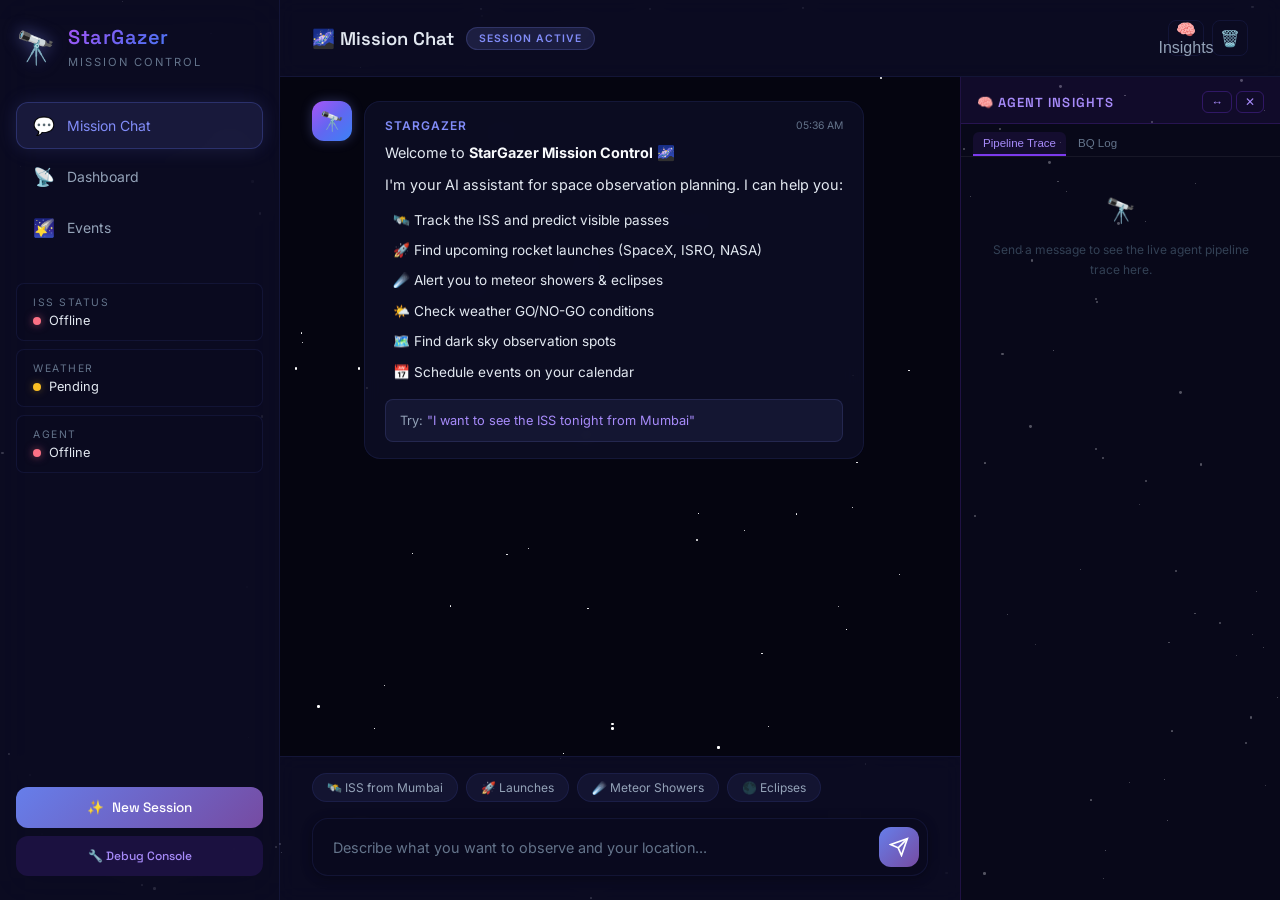
==== commit fb907818: "ui update to preserve agent flow from chat" ====
--- a/static/index.html
+++ b/static/index.html
@@ -40,6 +40,10 @@
             width: 0 !important;
             min-width: 0 !important;
             border-left: none;
+        }
+        .insights-panel.expanded {
+            width: 50% !important;
+            min-width: 400px !important;
         }
         .insights-header {
             display: flex;
@@ -321,7 +325,10 @@
                     <div class="insights-panel" id="insightsPanel">
                         <div class="insights-header">
                             <h3>🧠 Agent Insights</h3>
-                            <button class="insights-toggle-btn" id="collapseInsightsBtn" title="Collapse">✕</button>
+                            <div style="display:flex;gap:4px;">
+                                <button class="insights-toggle-btn" id="expandInsightsBtn" title="Expand / Shrink">↔️</button>
+                                <button class="insights-toggle-btn" id="collapseInsightsBtn" title="Collapse">✕</button>
+                            </div>
                         </div>
                         <div class="insights-tabs">
                             <button class="insights-tab active" data-tab="trace">Pipeline Trace</button>
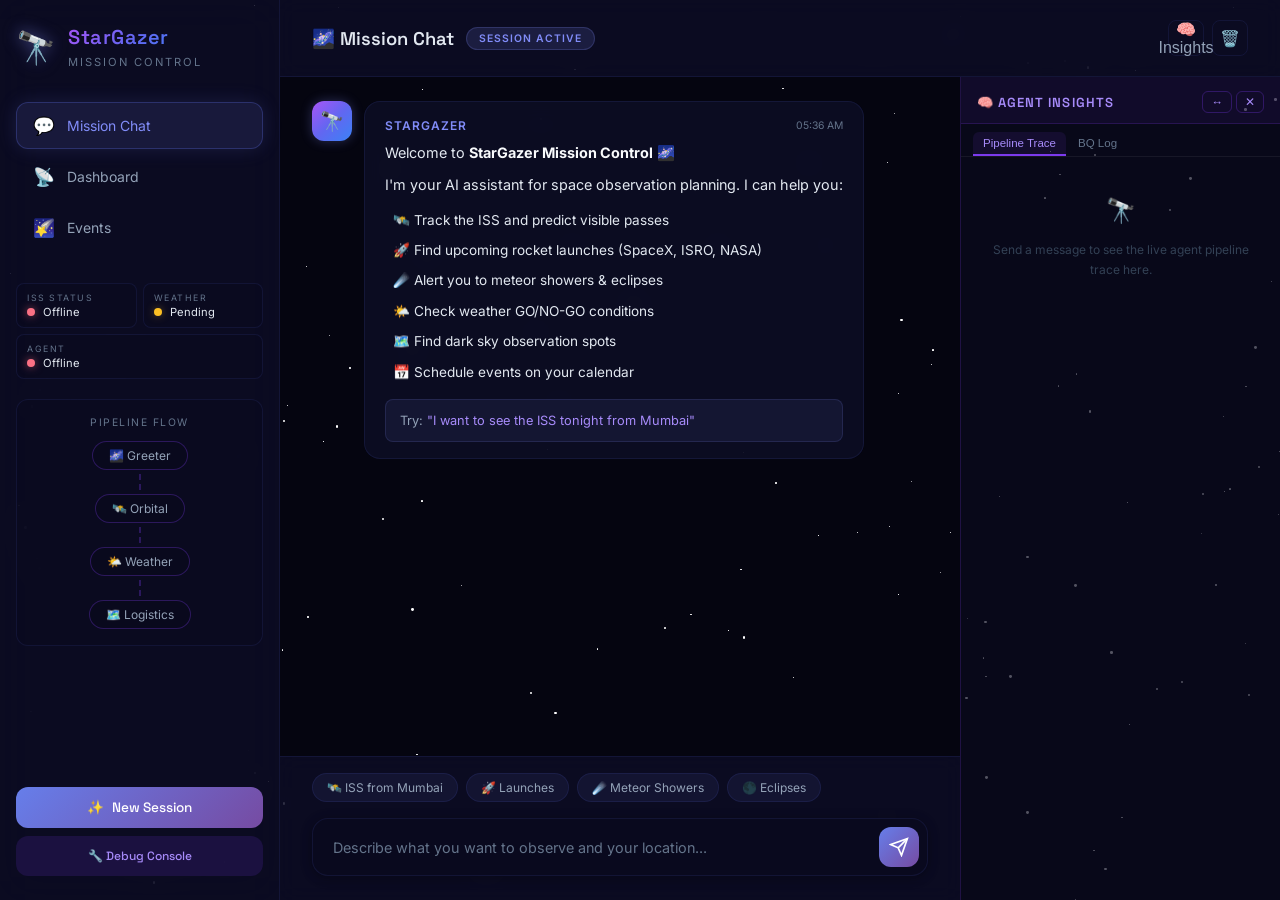
==== commit 36f4b8cb: "show agent flow on left sidebar" ====
--- a/static/index.html
+++ b/static/index.html
@@ -169,6 +169,30 @@
         }
         .insights-toggle-btn:hover { background: rgba(124,58,237,0.15); }
 
+        /* Flow Diagram CSS */
+        .flow-node.active {
+            border-color: #34d399 !important;
+            color: #34d399 !important;
+            box-shadow: 0 0 12px rgba(52, 211, 153, 0.4);
+            background: rgba(52, 211, 153, 0.1) !important;
+            font-weight: 600;
+        }
+        .flow-node.completed {
+            border-color: #a78bfa !important;
+            color: #a78bfa !important;
+        }
+        .flow-arrow.active {
+            border-left: 2px dashed #34d399 !important;
+            animation: pulse-flow 1s ease-in-out infinite;
+        }
+        .flow-arrow.completed {
+            border-left: 2px solid #a78bfa !important;
+        }
+        @keyframes pulse-flow {
+            0%, 100% { opacity: 1; }
+            50% { opacity: 0.4; }
+        }
+
         /* Responsive */
         @media (max-width: 900px) {
             .insights-panel { width: 260px; min-width: 220px; }
@@ -214,27 +238,37 @@
                 </button>
             </nav>
 
-            <div class="sidebar-status">
-                <div class="status-card" id="issStatusCard">
-                    <div class="status-label">ISS Status</div>
-                    <div class="status-value" id="issStatus">
-                        <span class="status-dot active"></span>
-                        Tracking
-                    </div>
-                </div>
-                <div class="status-card" id="weatherStatusCard">
-                    <div class="status-label">Weather</div>
-                    <div class="status-value" id="weatherStatus">
-                        <span class="status-dot pending"></span>
-                        Pending
-                    </div>
-                </div>
-                <div class="status-card" id="agentStatusCard">
-                    <div class="status-label">Agent</div>
-                    <div class="status-value" id="agentStatus">
-                        <span class="status-dot active"></span>
-                        Online
-                    </div>
+            <div class="sidebar-status" style="display: grid; grid-template-columns: 1fr 1fr; gap: 6px; flex: none; margin-bottom: 20px;">
+                <div class="status-card" id="issStatusCard" style="padding: 8px 10px;">
+                    <div class="status-label" style="font-size: 0.55rem; margin-bottom: 2px;">ISS Status</div>
+                    <div class="status-value" id="issStatus" style="font-size: 0.7rem;">
+                        <span class="status-dot active"></span> Tracking
+                    </div>
+                </div>
+                <div class="status-card" id="weatherStatusCard" style="padding: 8px 10px;">
+                    <div class="status-label" style="font-size: 0.55rem; margin-bottom: 2px;">Weather</div>
+                    <div class="status-value" id="weatherStatus" style="font-size: 0.7rem;">
+                        <span class="status-dot pending"></span> Pending
+                    </div>
+                </div>
+                <div class="status-card" id="agentStatusCard" style="grid-column: span 2; padding: 8px 10px;">
+                    <div class="status-label" style="font-size: 0.55rem; margin-bottom: 2px;">Agent</div>
+                    <div class="status-value" id="agentStatus" style="font-size: 0.7rem;">
+                        <span class="status-dot active"></span> Online
+                    </div>
+                </div>
+            </div>
+
+            <div class="sidebar-agent-flow" style="margin-bottom: auto; background: rgba(10, 10, 30, 0.5); border: 1px solid rgba(100, 120, 255, 0.1); border-radius: 12px; padding: 16px 10px;">
+                <div style="font-size: 0.65rem; text-transform: uppercase; letter-spacing: 1.5px; color: #64748b; margin-bottom: 12px; text-align: center;">Pipeline Flow</div>
+                <div class="flow-container" style="display: flex; flex-direction: column; align-items: center; gap: 4px;">
+                    <div class="flow-node" data-agent="stargazer_greeter" style="padding: 6px 16px; border: 1px solid rgba(124,58,237,0.3); border-radius: 20px; font-size: 0.75rem; color: #94a3b8; transition: all 0.3s; background: rgba(10,10,30,0.8);">🌌 Greeter</div>
+                    <div class="flow-arrow" style="height: 16px; border-left: 2px dashed rgba(124,58,237,0.3); transition: all 0.3s;"></div>
+                    <div class="flow-node" data-agent="orbital_agent" style="padding: 6px 16px; border: 1px solid rgba(124,58,237,0.3); border-radius: 20px; font-size: 0.75rem; color: #94a3b8; transition: all 0.3s; background: rgba(10,10,30,0.8);">🛰️ Orbital</div>
+                    <div class="flow-arrow" style="height: 16px; border-left: 2px dashed rgba(124,58,237,0.3); transition: all 0.3s;"></div>
+                    <div class="flow-node" data-agent="weather_agent" style="padding: 6px 16px; border: 1px solid rgba(124,58,237,0.3); border-radius: 20px; font-size: 0.75rem; color: #94a3b8; transition: all 0.3s; background: rgba(10,10,30,0.8);">🌤️ Weather</div>
+                    <div class="flow-arrow" style="height: 16px; border-left: 2px dashed rgba(124,58,237,0.3); transition: all 0.3s;"></div>
+                    <div class="flow-node" data-agent="logistics_agent" style="padding: 6px 16px; border: 1px solid rgba(124,58,237,0.3); border-radius: 20px; font-size: 0.75rem; color: #94a3b8; transition: all 0.3s; background: rgba(10,10,30,0.8);">🗺️ Logistics</div>
                 </div>
             </div>
 
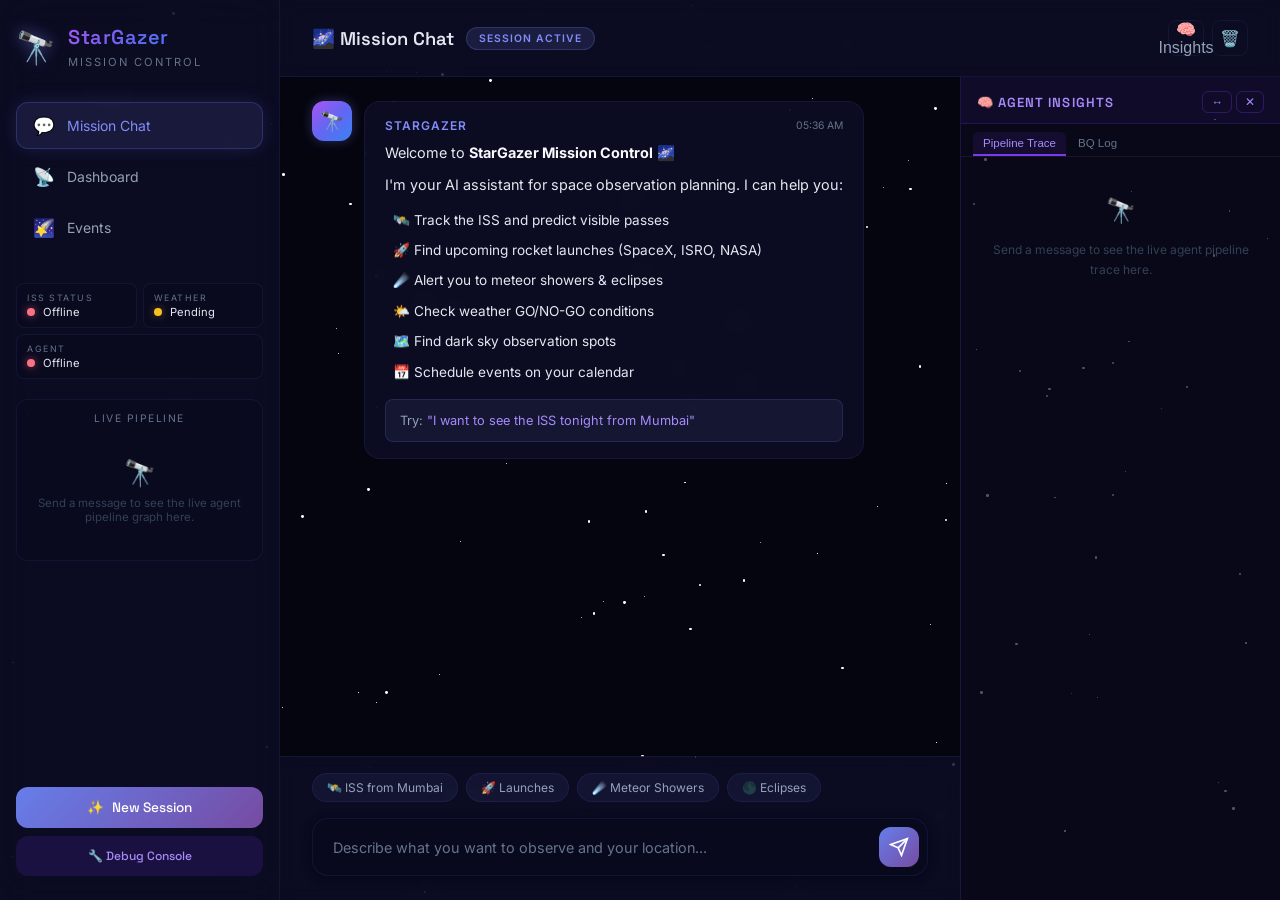
==== commit 679a491f: "enhance agent flow and update ui to clearly display the agents triggered  during the flow" ====
--- a/static/index.html
+++ b/static/index.html
@@ -259,16 +259,16 @@
                 </div>
             </div>
 
-            <div class="sidebar-agent-flow" style="margin-bottom: auto; background: rgba(10, 10, 30, 0.5); border: 1px solid rgba(100, 120, 255, 0.1); border-radius: 12px; padding: 16px 10px;">
-                <div style="font-size: 0.65rem; text-transform: uppercase; letter-spacing: 1.5px; color: #64748b; margin-bottom: 12px; text-align: center;">Pipeline Flow</div>
-                <div class="flow-container" style="display: flex; flex-direction: column; align-items: center; gap: 4px;">
-                    <div class="flow-node" data-agent="stargazer_greeter" style="padding: 6px 16px; border: 1px solid rgba(124,58,237,0.3); border-radius: 20px; font-size: 0.75rem; color: #94a3b8; transition: all 0.3s; background: rgba(10,10,30,0.8);">🌌 Greeter</div>
-                    <div class="flow-arrow" style="height: 16px; border-left: 2px dashed rgba(124,58,237,0.3); transition: all 0.3s;"></div>
-                    <div class="flow-node" data-agent="orbital_agent" style="padding: 6px 16px; border: 1px solid rgba(124,58,237,0.3); border-radius: 20px; font-size: 0.75rem; color: #94a3b8; transition: all 0.3s; background: rgba(10,10,30,0.8);">🛰️ Orbital</div>
-                    <div class="flow-arrow" style="height: 16px; border-left: 2px dashed rgba(124,58,237,0.3); transition: all 0.3s;"></div>
-                    <div class="flow-node" data-agent="weather_agent" style="padding: 6px 16px; border: 1px solid rgba(124,58,237,0.3); border-radius: 20px; font-size: 0.75rem; color: #94a3b8; transition: all 0.3s; background: rgba(10,10,30,0.8);">🌤️ Weather</div>
-                    <div class="flow-arrow" style="height: 16px; border-left: 2px dashed rgba(124,58,237,0.3); transition: all 0.3s;"></div>
-                    <div class="flow-node" data-agent="logistics_agent" style="padding: 6px 16px; border: 1px solid rgba(124,58,237,0.3); border-radius: 20px; font-size: 0.75rem; color: #94a3b8; transition: all 0.3s; background: rgba(10,10,30,0.8);">🗺️ Logistics</div>
+            <div class="sidebar-agent-flow" style="margin-bottom: auto; background: rgba(10, 10, 30, 0.5); border: 1px solid rgba(100, 120, 255, 0.1); border-radius: 12px; padding: 12px 8px; overflow: hidden;">
+                <div style="font-size: 0.65rem; text-transform: uppercase; letter-spacing: 1.5px; color: #64748b; margin-bottom: 8px; text-align: center;">Live Pipeline</div>
+                <!-- Dynamic directed graph — built by PipelineGraph class in app.js -->
+                <div id="pipelineGraphSvg"
+                     style="width:100%;overflow-x:hidden;overflow-y:auto;max-height:320px;display:flex;justify-content:center;">
+                    <!-- Empty state -->
+                    <div id="pipelineEmpty" style="text-align:center;padding:24px 8px;color:#334155;font-size:0.72rem;font-family:'Inter',sans-serif;">
+                        <div style="font-size:1.6rem;margin-bottom:8px;">🔭</div>
+                        Send a message to see the live agent pipeline graph here.
+                    </div>
                 </div>
             </div>
 
@@ -467,61 +467,18 @@
                         <h2>🌠 Upcoming Events</h2>
                     </div>
                 </div>
-                <div class="events-grid" id="eventsGrid">
-                    <div class="event-card meteor">
-                        <div class="event-icon">☄️</div>
-                        <div class="event-details">
-                            <h4>Perseid Meteor Shower</h4>
-                            <p class="event-date">Aug 12, 2025</p>
-                            <p class="event-desc">Up to 100 meteors/hour. Best viewed after midnight.</p>
-                        </div>
-                        <span class="event-type-badge">Meteor Shower</span>
-                    </div>
-                    <div class="event-card eclipse">
-                        <div class="event-icon">🌑</div>
-                        <div class="event-details">
-                            <h4>Total Lunar Eclipse</h4>
-                            <p class="event-date">Sep 7, 2025</p>
-                            <p class="event-desc">Visible from Europe, Africa, Asia. Blood Moon!</p>
-                        </div>
-                        <span class="event-type-badge">Eclipse</span>
-                    </div>
-                    <div class="event-card meteor">
-                        <div class="event-icon">☄️</div>
-                        <div class="event-details">
-                            <h4>Geminid Meteor Shower</h4>
-                            <p class="event-date">Dec 13, 2025</p>
-                            <p class="event-desc">Best annual shower — up to 120 meteors/hour.</p>
-                        </div>
-                        <span class="event-type-badge">Meteor Shower</span>
-                    </div>
-                    <div class="event-card eclipse">
-                        <div class="event-icon">🌑</div>
-                        <div class="event-details">
-                            <h4>Total Lunar Eclipse</h4>
-                            <p class="event-date">Mar 3, 2026</p>
-                            <p class="event-desc">Visible from Americas, Europe, Africa. Blood Moon.</p>
-                        </div>
-                        <span class="event-type-badge">Eclipse</span>
-                    </div>
-                    <div class="event-card moon">
-                        <div class="event-icon">🌕</div>
-                        <div class="event-details">
-                            <h4>Full Moon — Harvest Moon</h4>
-                            <p class="event-date">Sep 7, 2025</p>
-                            <p class="event-desc">September Full Moon — great for photography.</p>
-                        </div>
-                        <span class="event-type-badge">Full Moon</span>
-                    </div>
-                    <div class="event-card meteor">
-                        <div class="event-icon">☄️</div>
-                        <div class="event-details">
-                            <h4>Quadrantid Meteor Shower</h4>
-                            <p class="event-date">Jan 3, 2026</p>
-                            <p class="event-desc">Up to 120 meteors/hour. Brief 6-hour peak window.</p>
-                        </div>
-                        <span class="event-type-badge">Meteor Shower</span>
-                    </div>
+                <div id="eventsGrid" class="events-grid">
+                    <!-- Live events loaded from /api/events — no hardcoded data -->
+                    <div id="eventsLoadingState" style="grid-column:1/-1;text-align:center;padding:40px 20px;color:#475569;">
+                        <div style="font-size:2rem;margin-bottom:12px;">🌠</div>
+                        <div style="font-size:0.9rem;color:#64748b;">Loading live space events...</div>
+                        <div style="margin-top:8px;font-size:0.75rem;color:#334155;">Fetching from USNO, The Space Devs & NASA APIs</div>
+                    </div>
+                </div>
+                <div style="text-align:center;margin-top:12px;">
+                    <button id="refreshEventsBtn" style="background:rgba(124,58,237,0.15);border:1px solid rgba(124,58,237,0.3);color:#a78bfa;padding:8px 20px;border-radius:20px;font-size:0.8rem;cursor:pointer;transition:all 0.2s;" onmouseover="this.style.background='rgba(124,58,237,0.3)'" onmouseout="this.style.background='rgba(124,58,237,0.15)'">
+                        🔄 Refresh Events
+                    </button>
                 </div>
             </section>
 
--- a/static/styles.css
+++ b/static/styles.css
@@ -994,3 +994,63 @@
 .go-status.go { background: var(--go-bg); color: var(--go); }
 .go-status.marginal { background: var(--marginal-bg); color: var(--marginal); }
 .go-status.nogo { background: var(--nogo-bg); color: var(--nogo); }
+
+/* Custom Agent UI Boxes */
+.info-box {
+    background: rgba(15, 16, 42, 0.6);
+    border: 1px solid rgba(100, 120, 255, 0.2);
+    border-radius: var(--radius-md);
+    padding: 16px;
+    margin: 12px 0;
+    box-shadow: 0 4px 16px rgba(0,0,0,0.2);
+    backdrop-filter: blur(10px);
+}
+
+.box-recommended {
+    border-left: 4px solid var(--go);
+    background: linear-gradient(90deg, rgba(52, 211, 153, 0.1) 0%, rgba(15, 16, 42, 0.6) 100%);
+}
+
+.box-info {
+    border-left: 4px solid var(--accent-cyan);
+}
+
+.box-weather {
+    border-left: 4px solid var(--accent-primary);
+}
+
+.info-box .box-content h3 {
+    margin-bottom: 12px;
+    color: var(--text-bright);
+    font-size: 1.05rem;
+    border-bottom: 1px solid rgba(255,255,255,0.1);
+    padding-bottom: 6px;
+}
+
+.reasoning-panel {
+    background: rgba(10, 10, 30, 0.9);
+    border: 1px dashed rgba(167, 139, 250, 0.4);
+    border-radius: var(--radius-sm);
+    margin: 16px 0;
+    padding: 12px 16px;
+    box-shadow: inset 0 0 20px rgba(0,0,0,0.5);
+}
+
+.reasoning-header {
+    font-size: 0.75rem;
+    text-transform: uppercase;
+    letter-spacing: 1px;
+    color: var(--accent-secondary);
+    margin-bottom: 8px;
+    display: flex;
+    align-items: center;
+    gap: 8px;
+    font-weight: 600;
+}
+
+.reasoning-content {
+    font-size: 0.85rem;
+    color: var(--text-muted);
+    font-style: italic;
+    line-height: 1.6;
+}
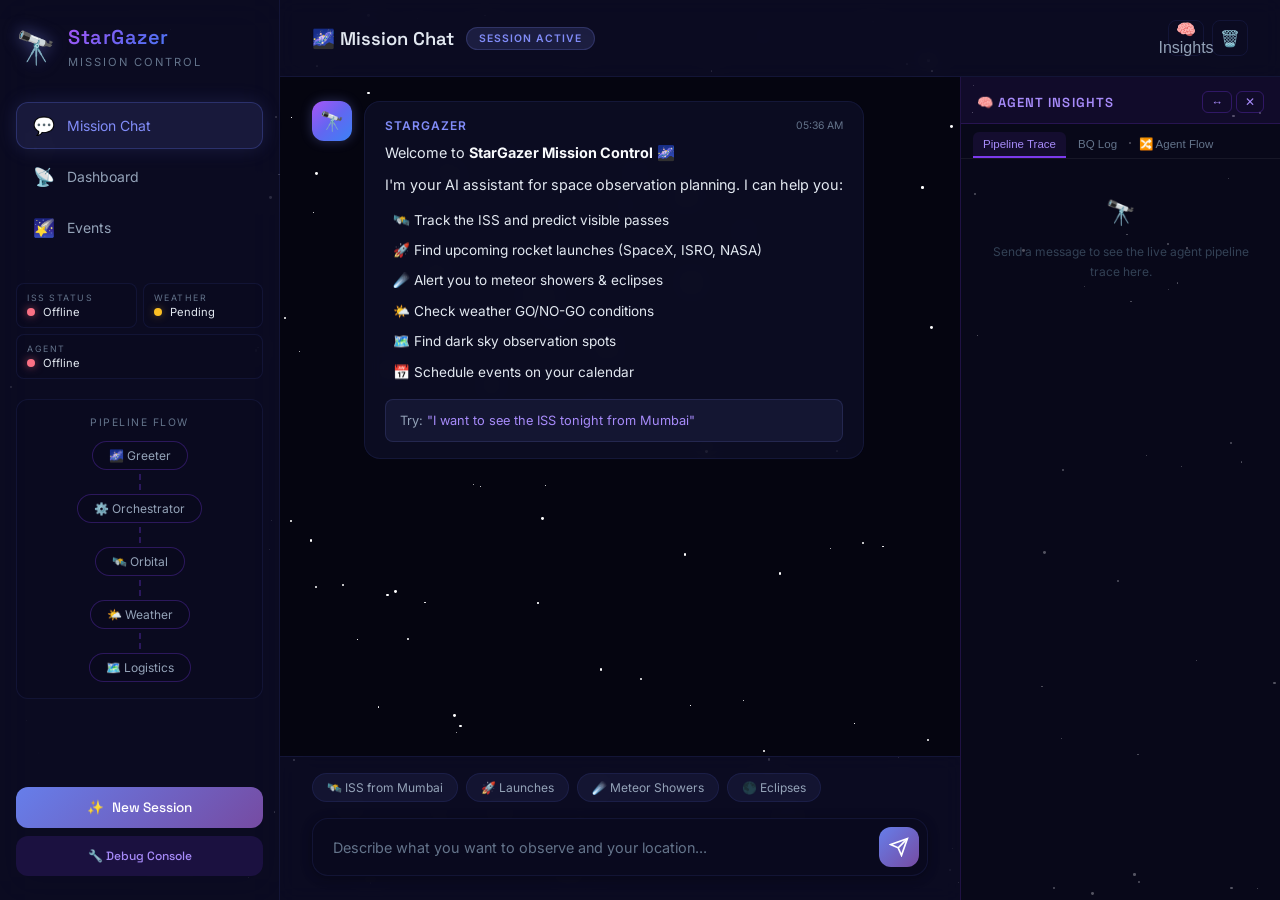
==== commit 4946c557: "add agent flow tab, enhance Response Formatting" ====
--- a/static/index.html
+++ b/static/index.html
@@ -193,6 +193,176 @@
             50% { opacity: 0.4; }
         }
 
+        /* ─── Agent Flow Graph (right panel) ──────────────── */
+        .fg-container { padding: 4px 0; }
+        .fg-agent-block {
+            border: 1.5px solid var(--agent-color, #475569);
+            border-radius: 10px;
+            background: var(--agent-bg, #1e293b);
+            margin: 3px 0;
+            overflow: hidden;
+            transition: border-color 0.2s, box-shadow 0.2s;
+        }
+        .fg-agent-block.active {
+            border-color: #34d399 !important;
+            box-shadow: 0 0 8px rgba(52,211,153,0.2);
+        }
+        .fg-agent-block.has-tooltip { cursor: help; }
+        .fg-agent-block:hover { opacity: 0.92; }
+        .fg-agent-header {
+            display: flex;
+            align-items: center;
+            gap: 6px;
+            padding: 6px 8px;
+            font-size: 0.76rem;
+            color: var(--agent-text, #94a3b8);
+            font-family: 'Inter', sans-serif;
+        }
+        .fg-step-badge {
+            width: 18px; height: 18px;
+            border-radius: 50%;
+            background: var(--agent-color, #475569);
+            color: white;
+            font-size: 9px;
+            display: flex; align-items: center; justify-content: center;
+            flex-shrink: 0;
+            font-weight: 700;
+            font-family: 'JetBrains Mono', monospace;
+        }
+        .fg-agent-icon { font-size: 13px; line-height: 1; }
+        .fg-agent-name { font-weight: 600; flex: 1; font-size: 0.76rem; }
+        .fg-retry-badge {
+            background: rgba(251,191,36,0.15);
+            border: 0.8px solid #fbbf24;
+            color: #fbbf24;
+            font-size: 0.6rem;
+            padding: 1px 5px;
+            border-radius: 4px;
+            font-family: 'Inter', sans-serif;
+        }
+        .fg-status-icon { font-size: 0.72rem; }
+        .fg-agent-block.active .fg-status-icon { animation: blink-status 1s infinite; }
+        @keyframes blink-status { 0%,100%{opacity:1} 50%{opacity:0.2} }
+        .fg-tools {
+            border-top: 1px solid rgba(255,255,255,0.06);
+            padding: 3px 6px 4px 8px;
+        }
+        .fg-tool {
+            display: flex;
+            align-items: center;
+            gap: 4px;
+            padding: 2px 4px;
+            border-radius: 4px;
+            font-size: 0.67rem;
+            color: #475569;
+            cursor: help;
+            transition: background 0.15s;
+            font-family: 'JetBrains Mono', monospace;
+        }
+        .fg-tool:hover { background: rgba(255,255,255,0.04); color: #94a3b8; }
+        .fg-tool.done { color: #4ade80; }
+        .fg-tool.done:hover { color: #86efac; }
+        .fg-tool.running { color: #fbbf24; }
+        .fg-tool-step { color: #334155; font-size: 0.62rem; margin-left: auto; }
+        .fg-tool-name { flex: 1; overflow: hidden; text-overflow: ellipsis; white-space: nowrap; max-width: 180px; }
+        .fg-connector {
+            display: flex;
+            flex-direction: column;
+            align-items: center;
+            gap: 1px;
+            padding: 1px 0;
+            position: relative;
+        }
+        .fg-connector-line {
+            width: 1.5px;
+            height: 8px;
+            background: rgba(124,58,237,0.35);
+        }
+        .fg-connector.loop .fg-connector-line { background: rgba(251,191,36,0.5); }
+        .fg-connector-label {
+            font-size: 0.62rem;
+            color: #475569;
+            max-width: 220px;
+            white-space: nowrap;
+            overflow: hidden;
+            text-overflow: ellipsis;
+            cursor: help;
+            padding: 1px 5px;
+            border-radius: 3px;
+            border: 0.8px solid rgba(124,58,237,0.18);
+            font-family: 'Inter', sans-serif;
+            transition: color 0.15s;
+        }
+        .fg-connector-label:hover { color: #a78bfa; }
+        .fg-connector.loop .fg-connector-label { color: #92400e; border-color: rgba(251,191,36,0.3); }
+        .fg-connector-arrow { color: #334155; font-size: 9px; }
+        .fg-connector.loop .fg-connector-arrow { color: #d97706; }
+        .fg-tooltip {
+            position: fixed;
+            background: rgba(5, 5, 20, 0.97);
+            border: 1px solid rgba(124,58,237,0.45);
+            border-radius: 8px;
+            padding: 9px 13px;
+            font-family: 'Inter', sans-serif;
+            font-size: 0.72rem;
+            line-height: 1.65;
+            max-width: 320px;
+            z-index: 9999;
+            pointer-events: none;
+            display: none;
+            color: #94a3b8;
+            word-break: break-word;
+            box-shadow: 0 4px 24px rgba(0,0,0,0.5);
+        }
+        .fg-tooltip strong { color: #a78bfa; display: block; margin-bottom: 3px; font-size: 0.75rem; }
+        /* ─── Box directives ─────────────────────────────────── */
+        .reasoning-panel {
+            background: rgba(124,58,237,0.08);
+            border: 1px solid rgba(124,58,237,0.25);
+            border-radius: 8px;
+            margin: 8px 0;
+            overflow: hidden;
+        }
+        .reasoning-header {
+            background: rgba(124,58,237,0.15);
+            padding: 5px 10px;
+            font-size: 0.72rem;
+            color: #a78bfa;
+            font-weight: 600;
+        }
+        .reasoning-content {
+            padding: 8px 10px;
+            color: #94a3b8;
+            font-size: 0.8rem;
+            line-height: 1.6;
+        }
+        .info-box {
+            border-radius: 10px;
+            margin: 8px 0;
+            overflow: hidden;
+            border: 1px solid rgba(255,255,255,0.08);
+        }
+        .box-content {
+            padding: 10px 14px;
+            font-size: 0.85rem;
+            line-height: 1.7;
+            color: #cbd5e1;
+        }
+        .box-recommended { background: linear-gradient(135deg, rgba(5,150,105,0.12), rgba(4,120,87,0.08)); border-color: rgba(52,211,153,0.35); }
+        .box-recommended .box-content::before { content: '⭐ RECOMMENDED'; display: block; font-size: 0.65rem; color: #34d399; font-weight: 700; letter-spacing: 0.1em; margin-bottom: 6px; }
+        .box-info { background: rgba(30,58,138,0.12); border-color: rgba(96,165,250,0.25); }
+        .box-info .box-content::before { content: 'ℹ️ INFO'; display: block; font-size: 0.65rem; color: #60a5fa; font-weight: 700; letter-spacing: 0.1em; margin-bottom: 6px; }
+        .box-weather { background: rgba(6,78,59,0.12); border-color: rgba(52,211,153,0.3); }
+        .box-weather .box-content::before { content: '🌤️ WEATHER'; display: block; font-size: 0.65rem; color: #6ee7b7; font-weight: 700; letter-spacing: 0.1em; margin-bottom: 6px; }
+        .box-launches { background: rgba(124,58,237,0.08); border-color: rgba(167,139,250,0.25); }
+        .box-launches .box-content::before { content: '🚀 LAUNCHES'; display: block; font-size: 0.65rem; color: #a78bfa; font-weight: 700; letter-spacing: 0.1em; margin-bottom: 6px; }
+        .box-events { background: rgba(30,27,75,0.18); border-color: rgba(129,140,248,0.3); }
+        .box-events .box-content::before { content: '🌠 EVENTS'; display: block; font-size: 0.65rem; color: #818cf8; font-weight: 700; letter-spacing: 0.1em; margin-bottom: 6px; }
+        .go-status { font-weight: 700; padding: 1px 6px; border-radius: 4px; font-size: 0.8em; }
+        .go-status.go { background: rgba(52,211,153,0.15); color: #34d399; border: 1px solid rgba(52,211,153,0.3); }
+        .go-status.nogo { background: rgba(248,113,113,0.15); color: #f87171; border: 1px solid rgba(248,113,113,0.3); }
+        .go-status.marginal { background: rgba(251,191,36,0.15); color: #fbbf24; border: 1px solid rgba(251,191,36,0.3); }
+
         /* Responsive */
         @media (max-width: 900px) {
             .insights-panel { width: 260px; min-width: 220px; }
@@ -259,16 +429,18 @@
                 </div>
             </div>
 
-            <div class="sidebar-agent-flow" style="margin-bottom: auto; background: rgba(10, 10, 30, 0.5); border: 1px solid rgba(100, 120, 255, 0.1); border-radius: 12px; padding: 12px 8px; overflow: hidden;">
-                <div style="font-size: 0.65rem; text-transform: uppercase; letter-spacing: 1.5px; color: #64748b; margin-bottom: 8px; text-align: center;">Live Pipeline</div>
-                <!-- Dynamic directed graph — built by PipelineGraph class in app.js -->
-                <div id="pipelineGraphSvg"
-                     style="width:100%;overflow-x:hidden;overflow-y:auto;max-height:320px;display:flex;justify-content:center;">
-                    <!-- Empty state -->
-                    <div id="pipelineEmpty" style="text-align:center;padding:24px 8px;color:#334155;font-size:0.72rem;font-family:'Inter',sans-serif;">
-                        <div style="font-size:1.6rem;margin-bottom:8px;">🔭</div>
-                        Send a message to see the live agent pipeline graph here.
-                    </div>
+            <div class="sidebar-agent-flow" style="margin-bottom: auto; background: rgba(10, 10, 30, 0.5); border: 1px solid rgba(100, 120, 255, 0.1); border-radius: 12px; padding: 16px 10px;">
+                <div style="font-size: 0.65rem; text-transform: uppercase; letter-spacing: 1.5px; color: #64748b; margin-bottom: 12px; text-align: center;">Pipeline Flow</div>
+                <div class="flow-container" style="display: flex; flex-direction: column; align-items: center; gap: 4px;">
+                    <div class="flow-node" data-agent="stargazer_greeter" style="padding: 6px 16px; border: 1px solid rgba(124,58,237,0.3); border-radius: 20px; font-size: 0.75rem; color: #94a3b8; transition: all 0.3s; background: rgba(10,10,30,0.8);">🌌 Greeter</div>
+                    <div class="flow-arrow" style="height: 16px; border-left: 2px dashed rgba(124,58,237,0.3); transition: all 0.3s;"></div>
+                    <div class="flow-node" data-agent="stargazer_workflow" style="padding: 6px 16px; border: 1px solid rgba(124,58,237,0.3); border-radius: 20px; font-size: 0.75rem; color: #94a3b8; transition: all 0.3s; background: rgba(10,10,30,0.8);">⚙️ Orchestrator</div>
+                    <div class="flow-arrow" style="height: 16px; border-left: 2px dashed rgba(124,58,237,0.3); transition: all 0.3s;"></div>
+                    <div class="flow-node" data-agent="orbital_agent" style="padding: 6px 16px; border: 1px solid rgba(124,58,237,0.3); border-radius: 20px; font-size: 0.75rem; color: #94a3b8; transition: all 0.3s; background: rgba(10,10,30,0.8);">🛰️ Orbital</div>
+                    <div class="flow-arrow" style="height: 16px; border-left: 2px dashed rgba(124,58,237,0.3); transition: all 0.3s;"></div>
+                    <div class="flow-node" data-agent="weather_agent" style="padding: 6px 16px; border: 1px solid rgba(124,58,237,0.3); border-radius: 20px; font-size: 0.75rem; color: #94a3b8; transition: all 0.3s; background: rgba(10,10,30,0.8);">🌤️ Weather</div>
+                    <div class="flow-arrow" style="height: 16px; border-left: 2px dashed rgba(124,58,237,0.3); transition: all 0.3s;"></div>
+                    <div class="flow-node" data-agent="logistics_agent" style="padding: 6px 16px; border: 1px solid rgba(124,58,237,0.3); border-radius: 20px; font-size: 0.75rem; color: #94a3b8; transition: all 0.3s; background: rgba(10,10,30,0.8);">🗺️ Logistics</div>
                 </div>
             </div>
 
@@ -367,6 +539,7 @@
                         <div class="insights-tabs">
                             <button class="insights-tab active" data-tab="trace">Pipeline Trace</button>
                             <button class="insights-tab" data-tab="bqlog">BQ Log</button>
+                            <button class="insights-tab" data-tab="flow">🔀 Agent Flow</button>
                         </div>
                         <div class="insights-body">
                             <!-- Pipeline Trace tab -->
@@ -385,6 +558,15 @@
                                 </div>
                                 <div id="bqContent"></div>
                             </div>
+                            <!-- Agent Flow tab -->
+                            <div class="insights-tab-content" id="flowTab">
+                                <div class="insights-empty" id="flowEmpty">
+                                    <span>🔀</span>
+                                    Send a message to see the full agent execution flow graph here.
+                                    <br><br><small style="color:#1e293b;">Hover any node to see reasoning or tool output.</small>
+                                </div>
+                                <div class="fg-container" id="flowGraphContent"></div>
+                            </div>
                         </div>
                     </div>
                 </div>
@@ -488,6 +670,9 @@
     <!-- Mobile Menu Toggle -->
     <button class="mobile-menu-btn" id="mobileMenuBtn">☰</button>
 
+    <!-- Global Agent Flow tooltip (position:fixed, JS-controlled) -->
+    <div id="flowTooltip" class="fg-tooltip"></div>
+
     <script src="/static/app.js"></script>
 </body>
 </html>
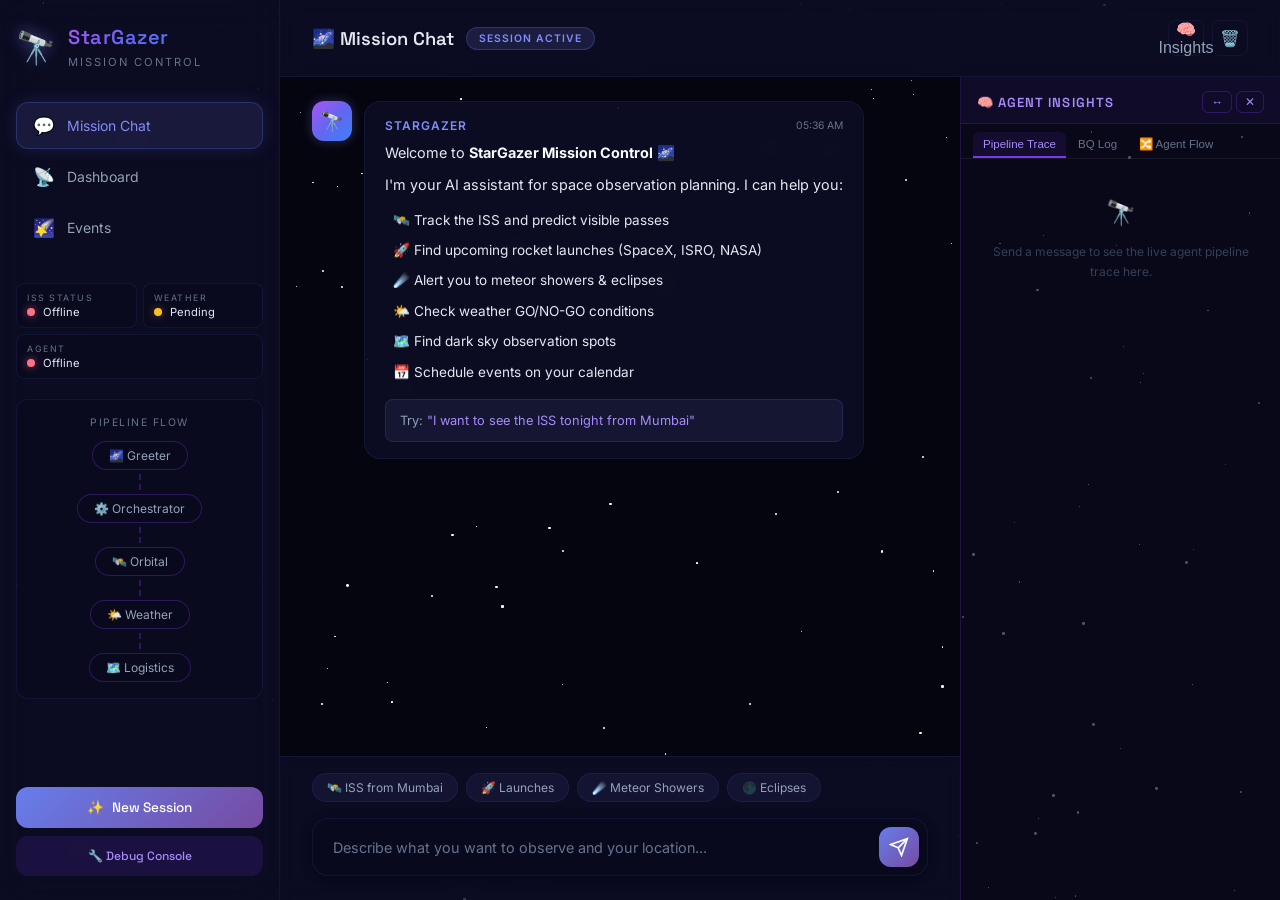
==== commit 12f74bd2: "add ISO Date Formatting, and enhance ui for agents flow" ====
--- a/static/index.html
+++ b/static/index.html
@@ -235,35 +235,62 @@
             background: rgba(251,191,36,0.15);
             border: 0.8px solid #fbbf24;
             color: #fbbf24;
+            font-size: 0.55rem;
+            padding: 1px 4px;
+            border-radius: 4px;
+            font-family: 'JetBrains Mono', monospace;
+            font-weight: bold;
+        }
+        .fg-status-chip {
             font-size: 0.6rem;
-            padding: 1px 5px;
+            padding: 2px 6px;
+            border-radius: 10px;
+            font-family: 'Inter', sans-serif;
+            text-transform: uppercase;
+            font-weight: bold;
+            letter-spacing: 0.5px;
+        }
+        .fg-status-chip.running { background: rgba(52,211,153,0.15); color: #34d399; }
+        .fg-status-chip.done { background: rgba(148,163,184,0.1); color: #64748b; }
+        
+        .fg-expand-btn {
+            background: rgba(255,255,255,0.05);
+            border: 1px solid rgba(255,255,255,0.1);
+            color: #cbd5e1;
+            font-size: 0.65rem;
+            padding: 2px 6px;
             border-radius: 4px;
+            cursor: pointer;
+            transition: background 0.2s;
             font-family: 'Inter', sans-serif;
         }
-        .fg-status-icon { font-size: 0.72rem; }
-        .fg-agent-block.active .fg-status-icon { animation: blink-status 1s infinite; }
-        @keyframes blink-status { 0%,100%{opacity:1} 50%{opacity:0.2} }
-        .fg-tools {
+        .fg-expand-btn:hover { background: rgba(255,255,255,0.15); }
+        
+        .fg-tools-list {
+            display: none;
             border-top: 1px solid rgba(255,255,255,0.06);
-            padding: 3px 6px 4px 8px;
-        }
+            padding: 4px 6px;
+            background: rgba(0,0,0,0.15);
+        }
+        .fg-agent-block.fg-expanded .fg-tools-list { display: block; }
+        
         .fg-tool {
             display: flex;
             align-items: center;
-            gap: 4px;
-            padding: 2px 4px;
+            gap: 6px;
+            padding: 3px 6px;
             border-radius: 4px;
-            font-size: 0.67rem;
-            color: #475569;
+            font-size: 0.68rem;
+            color: #94a3b8;
             cursor: help;
             transition: background 0.15s;
             font-family: 'JetBrains Mono', monospace;
         }
-        .fg-tool:hover { background: rgba(255,255,255,0.04); color: #94a3b8; }
-        .fg-tool.done { color: #4ade80; }
-        .fg-tool.done:hover { color: #86efac; }
-        .fg-tool.running { color: #fbbf24; }
-        .fg-tool-step { color: #334155; font-size: 0.62rem; margin-left: auto; }
+        .fg-tool:hover { background: rgba(255,255,255,0.05); color: #e2e8f0; }
+        .fg-tool-status { color: #475569; font-size: 0.75rem; }
+        .fg-tool.done .fg-tool-status { color: #34d399; }
+        .fg-tool.running .fg-tool-status { color: #fbbf24; }
+        .fg-tool-step { color: #475569; font-size: 0.6rem; margin-left: auto; }
         .fg-tool-name { flex: 1; overflow: hidden; text-overflow: ellipsis; white-space: nowrap; max-width: 180px; }
         .fg-connector {
             display: flex;
